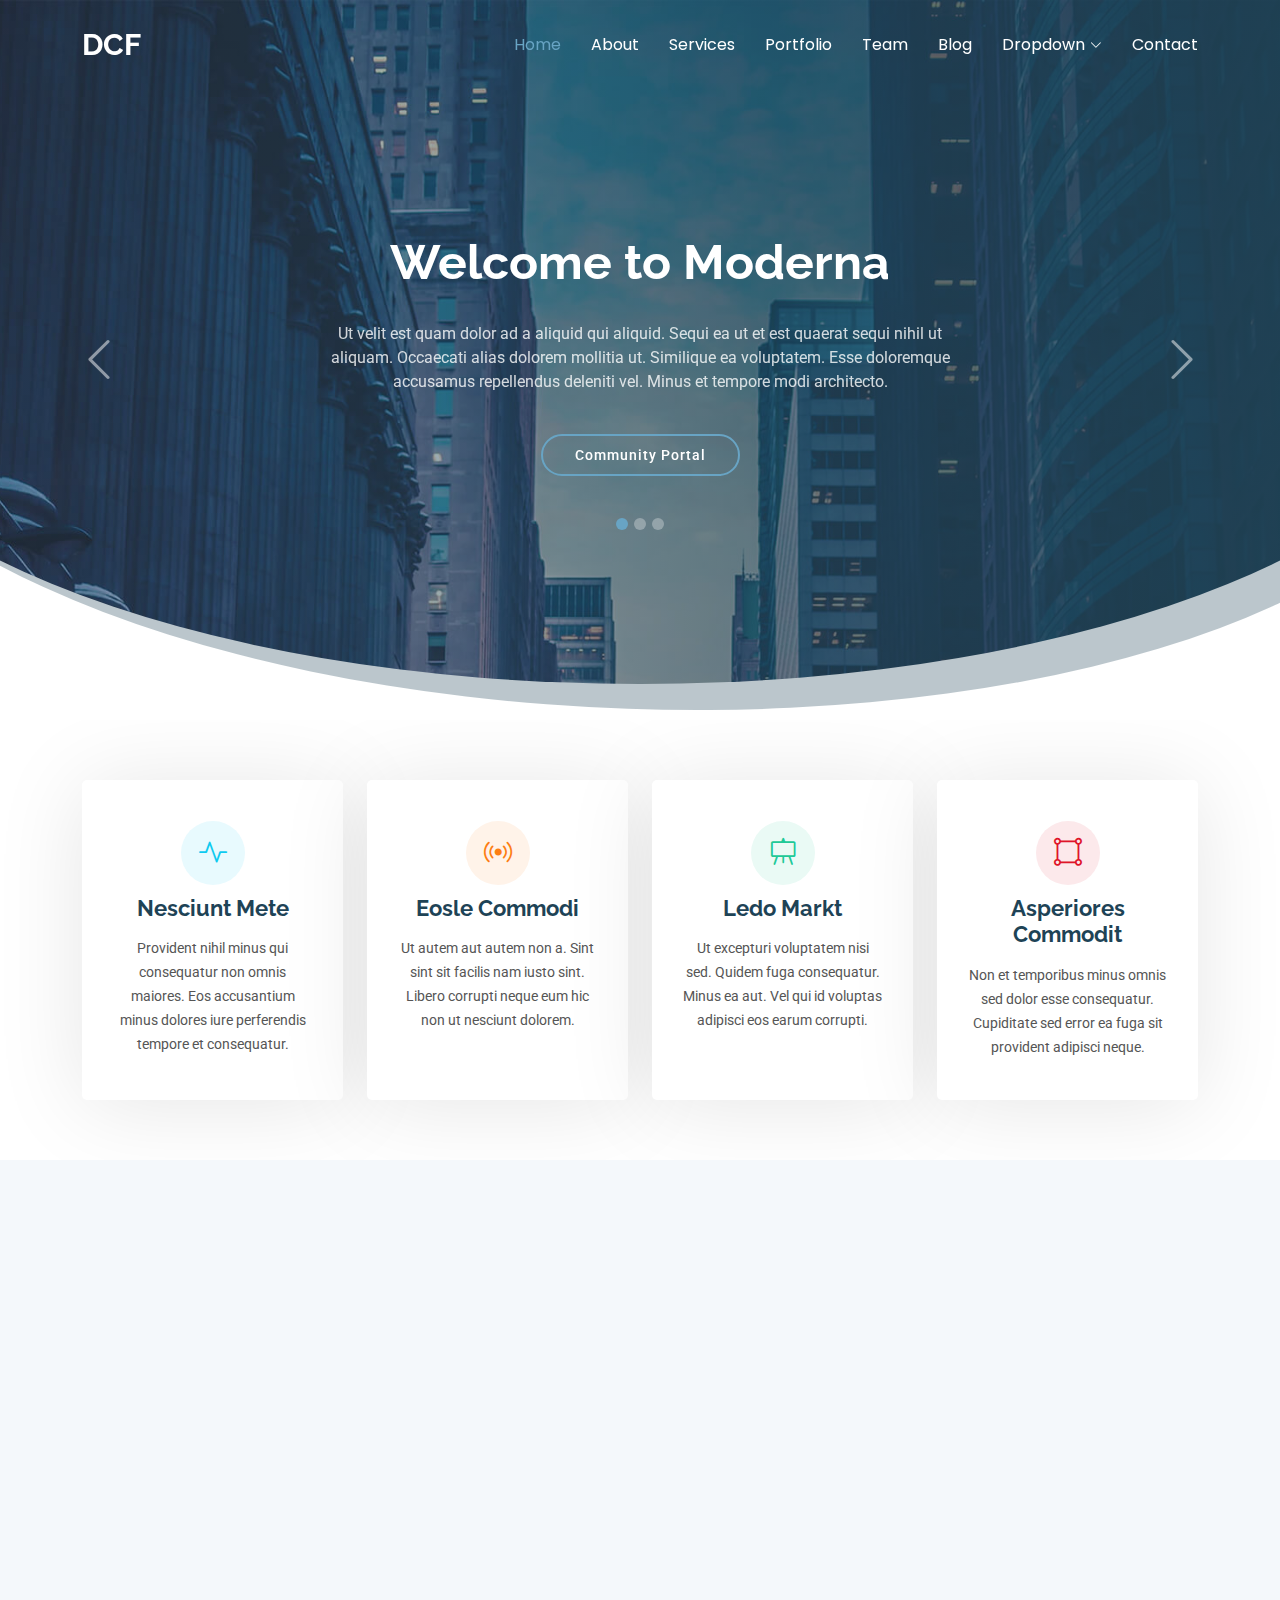
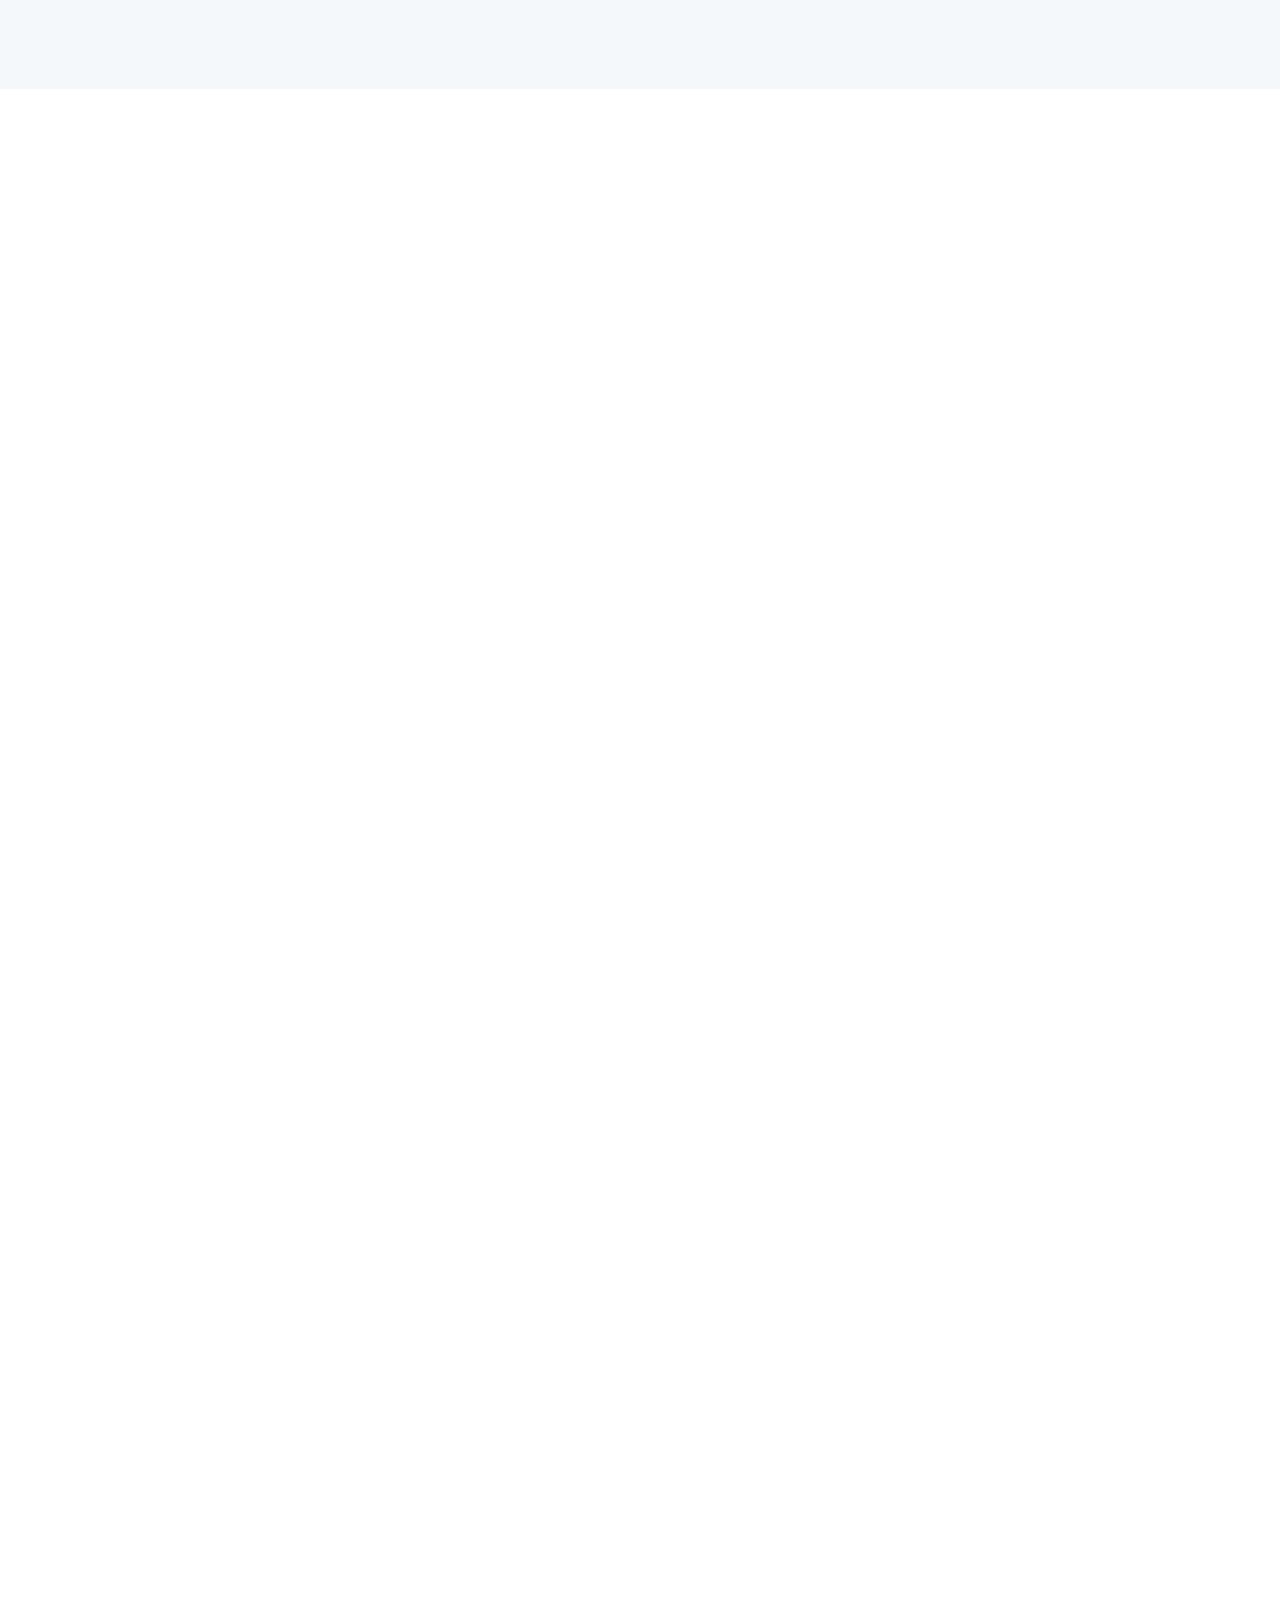
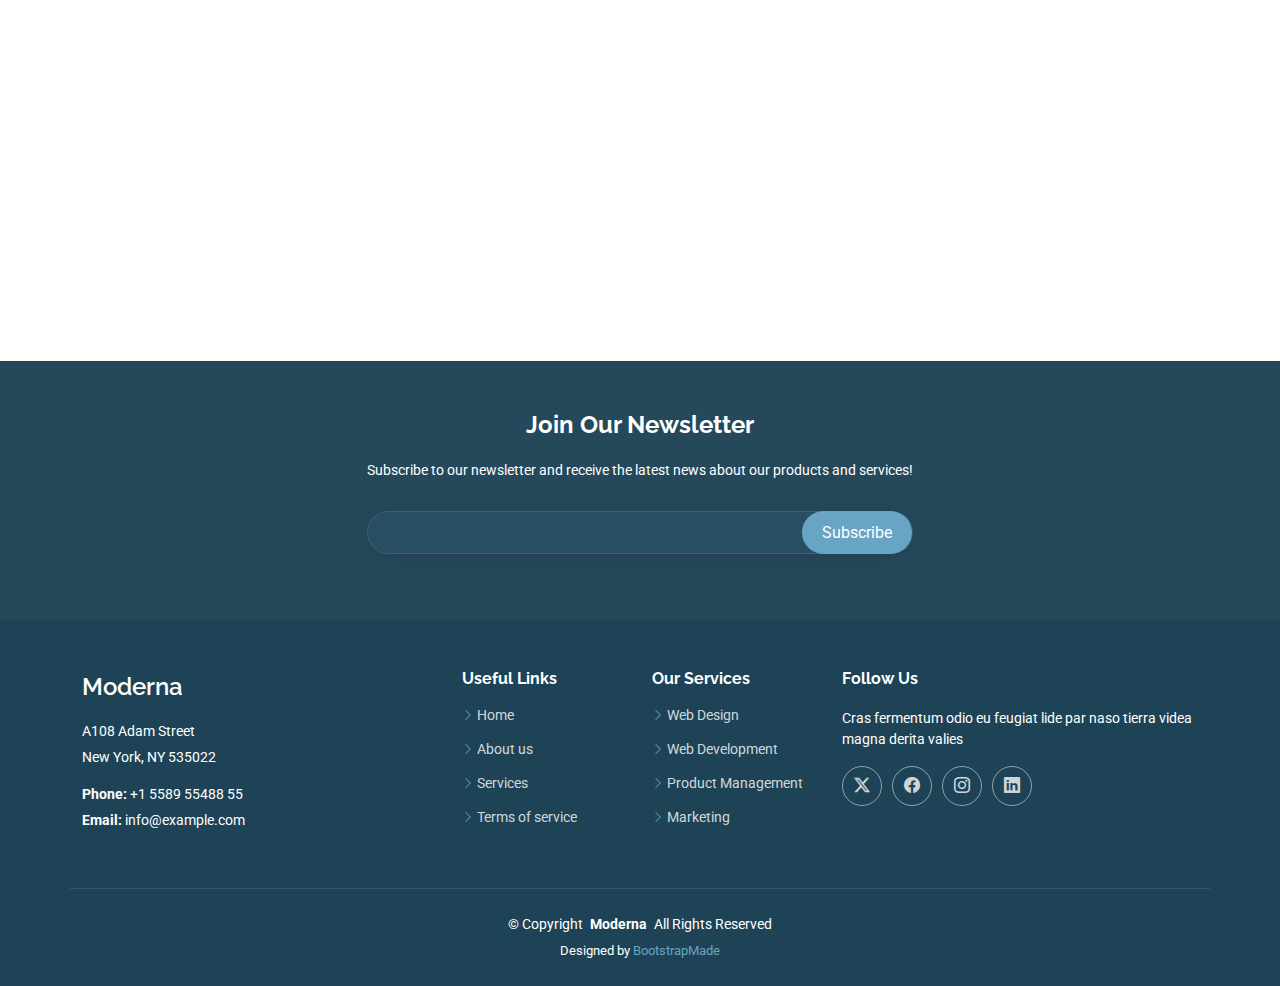
==== index.html @ 26518ec9 "community link added" ====
<!DOCTYPE html>
<html lang="en">

<head>
  <meta charset="utf-8">
  <meta content="width=device-width, initial-scale=1.0" name="viewport">
  <title>DCF - Digital Community Foundation</title>
  <meta name="description" content="">
  <meta name="keywords" content="">

  <!-- Favicons -->
  <link href="assets/img/favicon.png" rel="icon">
  <link href="assets/img/apple-touch-icon.png" rel="apple-touch-icon">

  <!-- Fonts -->
  <link href="https://fonts.googleapis.com" rel="preconnect">
  <link href="https://fonts.gstatic.com" rel="preconnect" crossorigin>
  <link href="https://fonts.googleapis.com/css2?family=Roboto:ital,wght@0,100;0,300;0,400;0,500;0,700;0,900;1,100;1,300;1,400;1,500;1,700;1,900&family=Poppins:ital,wght@0,100;0,200;0,300;0,400;0,500;0,600;0,700;0,800;0,900;1,100;1,200;1,300;1,400;1,500;1,600;1,700;1,800;1,900&family=Raleway:ital,wght@0,100;0,200;0,300;0,400;0,500;0,600;0,700;0,800;0,900;1,100;1,200;1,300;1,400;1,500;1,600;1,700;1,800;1,900&display=swap" rel="stylesheet">

  <!-- Vendor CSS Files -->
  <link href="assets/vendor/bootstrap/css/bootstrap.min.css" rel="stylesheet">
  <link href="assets/vendor/bootstrap-icons/bootstrap-icons.css" rel="stylesheet">
  <link href="assets/vendor/aos/aos.css" rel="stylesheet">
  <link href="assets/vendor/glightbox/css/glightbox.min.css" rel="stylesheet">
  <link href="assets/vendor/swiper/swiper-bundle.min.css" rel="stylesheet">

  <!-- Main CSS File -->
  <link href="assets/css/main.css" rel="stylesheet">

  <!-- =======================================================
  * Template Name: Moderna
  * Template URL: https://bootstrapmade.com/free-bootstrap-template-corporate-moderna/
  * Updated: Aug 07 2024 with Bootstrap v5.3.3
  * Author: BootstrapMade.com
  * License: https://bootstrapmade.com/license/
  ======================================================== -->
</head>

<body class="index-page">

  <header id="header" class="header d-flex align-items-center fixed-top">
    <div class="container-fluid container-xl position-relative d-flex align-items-center justify-content-between">

      <a href="index.html" class="logo d-flex align-items-center">
        <!-- Uncomment the line below if you also wish to use an image logo -->
        <!-- <img src="assets/img/logo.png" alt=""> -->
        <h1 class="sitename">DCF</h1>
      </a>

      <nav id="navmenu" class="navmenu">
        <ul>
          <li><a href="index.html" class="active">Home</a></li>
          <li><a href="about.html">About</a></li>
          <li><a href="services.html">Services</a></li>
          <li><a href="portfolio.html">Portfolio</a></li>
          <li><a href="team.html">Team</a></li>
          <li><a href="blog.html">Blog</a></li>
          <li class="dropdown"><a href="#"><span>Dropdown</span> <i class="bi bi-chevron-down toggle-dropdown"></i></a>
            <ul>
              <li><a href="#">Dropdown 1</a></li>
              <li class="dropdown"><a href="#"><span>Deep Dropdown</span> <i class="bi bi-chevron-down toggle-dropdown"></i></a>
                <ul>
                  <li><a href="#">Deep Dropdown 1</a></li>
                  <li><a href="#">Deep Dropdown 2</a></li>
                  <li><a href="#">Deep Dropdown 3</a></li>
                  <li><a href="#">Deep Dropdown 4</a></li>
                  <li><a href="#">Deep Dropdown 5</a></li>
                </ul>
              </li>
              <li><a href="#">Dropdown 2</a></li>
              <li><a href="#">Dropdown 3</a></li>
              <li><a href="#">Dropdown 4</a></li>
            </ul>
          </li>
          <li><a href="contact.html">Contact</a></li>
        </ul>
        <i class="mobile-nav-toggle d-xl-none bi bi-list"></i>
      </nav>

    </div>
  </header>

  <main class="main">

    <!-- Hero Section -->
    <section id="hero" class="hero section dark-background">

      <!-- <img src="assets/img/hero-bg.jpg" alt="" data-aos="fade-in"> -->

      <div id="hero-carousel" class="carousel carousel-fade" data-bs-ride="carousel" data-bs-interval="5000">

        <div class="container position-relative">

          <div class="carousel-item active">
            <div class="carousel-container">
              <h2>Welcome to Moderna</h2>
              <p>Ut velit est quam dolor ad a aliquid qui aliquid. Sequi ea ut et est quaerat sequi nihil ut aliquam. Occaecati alias dolorem mollitia ut. Similique ea voluptatem. Esse doloremque accusamus repellendus deleniti vel. Minus et tempore modi architecto.</p>
              <a href="https://community.dcf.org.pk" class="btn-get-started">Community Portal</a>
            </div>
          </div><!-- End Carousel Item -->

          <div class="carousel-item">
            <div class="carousel-container">
              <h2>Lorem Ipsum Dolor</h2>
              <p>Ut velit est quam dolor ad a aliquid qui aliquid. Sequi ea ut et est quaerat sequi nihil ut aliquam. Occaecati alias dolorem mollitia ut. Similique ea voluptatem. Esse doloremque accusamus repellendus deleniti vel. Minus et tempore modi architecto.</p>
              <a href="https://community.dcf.org.pk" class="btn-get-started">Community Portal</a>
            </div>
          </div><!-- End Carousel Item -->

          <div class="carousel-item">
            <div class="carousel-container">
              <h2>Sequi ea ut et est quaerat</h2>
              <p>Ut velit est quam dolor ad a aliquid qui aliquid. Sequi ea ut et est quaerat sequi nihil ut aliquam. Occaecati alias dolorem mollitia ut. Similique ea voluptatem. Esse doloremque accusamus repellendus deleniti vel. Minus et tempore modi architecto.</p>
              <a href="https://community.dcf.org.pk" class="btn-get-started">Community Portal</a>
            </div>
          </div><!-- End Carousel Item -->

          <a class="carousel-control-prev" href="#hero-carousel" role="button" data-bs-slide="prev">
            <span class="carousel-control-prev-icon bi bi-chevron-left" aria-hidden="true"></span>
          </a>

          <a class="carousel-control-next" href="#hero-carousel" role="button" data-bs-slide="next">
            <span class="carousel-control-next-icon bi bi-chevron-right" aria-hidden="true"></span>
          </a>

          <ol class="carousel-indicators"></ol>

        </div>

      </div>

    </section><!-- /Hero Section -->

    <!-- Featured Services Section -->
    <section id="featured-services" class="featured-services section">

      <div class="container">

        <div class="row gy-4">

          <div class="col-lg-3 col-md-6" data-aos="fade-up" data-aos-delay="100">
            <div class="service-item item-cyan position-relative">
              <div class="icon">
                <i class="bi bi-activity"></i>
              </div>
              <a href="service-details.html" class="stretched-link">
                <h3>Nesciunt Mete</h3>
              </a>
              <p>Provident nihil minus qui consequatur non omnis maiores. Eos accusantium minus dolores iure perferendis tempore et consequatur.</p>
            </div>
          </div><!-- End Service Item -->

          <div class="col-lg-3 col-md-6" data-aos="fade-up" data-aos-delay="200">
            <div class="service-item item-orange position-relative">
              <div class="icon">
                <i class="bi bi-broadcast"></i>
              </div>
              <a href="service-details.html" class="stretched-link">
                <h3>Eosle Commodi</h3>
              </a>
              <p>Ut autem aut autem non a. Sint sint sit facilis nam iusto sint. Libero corrupti neque eum hic non ut nesciunt dolorem.</p>
            </div>
          </div><!-- End Service Item -->

          <div class="col-lg-3 col-md-6" data-aos="fade-up" data-aos-delay="300">
            <div class="service-item item-teal position-relative">
              <div class="icon">
                <i class="bi bi-easel"></i>
              </div>
              <a href="service-details.html" class="stretched-link">
                <h3>Ledo Markt</h3>
              </a>
              <p>Ut excepturi voluptatem nisi sed. Quidem fuga consequatur. Minus ea aut. Vel qui id voluptas adipisci eos earum corrupti.</p>
            </div>
          </div><!-- End Service Item -->

          <div class="col-lg-3 col-md-6" data-aos="fade-up" data-aos-delay="400">
            <div class="service-item item-red position-relative">
              <div class="icon">
                <i class="bi bi-bounding-box-circles"></i>
              </div>
              <a href="service-details.html" class="stretched-link">
                <h3>Asperiores Commodit</h3>
              </a>
              <p>Non et temporibus minus omnis sed dolor esse consequatur. Cupiditate sed error ea fuga sit provident adipisci neque.</p>
              <a href="service-details.html" class="stretched-link"></a>
            </div>
          </div><!-- End Service Item -->
        </div>

      </div>

    </section><!-- /Featured Services Section -->

    <!-- About Section -->
    <section id="about" class="about section light-background">

      <div class="container">

        <div class="row gy-4">
          <div class="col-lg-6 position-relative align-self-start" data-aos="fade-up" data-aos-delay="100">
            <img src="assets/img/about.jpg" class="img-fluid" alt="">
            <a href="https://www.youtube.com/watch?v=Y7f98aduVJ8" class="glightbox pulsating-play-btn"></a>
          </div>
          <div class="col-lg-6 content" data-aos="fade-up" data-aos-delay="200">
            <h3>Voluptatem dignissimos provident quasi corporis voluptates sit assumenda.</h3>
            <p class="fst-italic">
              Lorem ipsum dolor sit amet, consectetur adipiscing elit, sed do eiusmod tempor incididunt ut labore et dolore
              magna aliqua.
            </p>
            <ul>
              <li><i class="bi bi-check2-all"></i> <span>Ullamco laboris nisi ut aliquip ex ea commodo consequat.</span></li>
              <li><i class="bi bi-check2-all"></i> <span>Duis aute irure dolor in reprehenderit in voluptate velit.</span></li>
              <li><i class="bi bi-check2-all"></i> <span>Ullamco laboris nisi ut aliquip ex ea commodo consequat. Duis aute irure dolor in reprehenderit in voluptate trideta storacalaperda mastiro dolore eu fugiat nulla pariatur.</span></li>
            </ul>
            <p>
              Ullamco laboris nisi ut aliquip ex ea commodo consequat. Duis aute irure dolor in reprehenderit in voluptate
              velit esse cillum dolore eu fugiat nulla pariatur. Excepteur sint occaecat cupidatat non proident
            </p>
          </div>
        </div>

      </div>

    </section><!-- /About Section -->

    <!-- Features Section -->
    <section id="features" class="features section">

      <!-- Section Title -->
      <div class="container section-title" data-aos="fade-up">
        <h2>Features</h2>
        <p>Necessitatibus eius consequatur ex aliquid fuga eum quidem sint consectetur velit</p>
      </div><!-- End Section Title -->

      <div class="container">

        <div class="row gy-4 align-items-center features-item">
          <div class="col-md-5 d-flex align-items-center" data-aos="zoom-out" data-aos-delay="100">
            <img src="assets/img/features-1.svg" class="img-fluid" alt="">
          </div>
          <div class="col-md-7" data-aos="fade-up" data-aos-delay="100">
            <h3>Voluptatem dignissimos provident quasi corporis voluptates sit assumenda.</h3>
            <p class="fst-italic">
              Lorem ipsum dolor sit amet, consectetur adipiscing elit, sed do eiusmod tempor incididunt ut labore et dolore
              magna aliqua.
            </p>
            <ul>
              <li><i class="bi bi-check"></i><span> Ullamco laboris nisi ut aliquip ex ea commodo consequat.</span></li>
              <li><i class="bi bi-check"></i> <span>Duis aute irure dolor in reprehenderit in voluptate velit.</span></li>
              <li><i class="bi bi-check"></i> <span>Ullam est qui quos consequatur eos accusamus.</span></li>
            </ul>
          </div>
        </div><!-- Features Item -->

        <div class="row gy-4 align-items-center features-item">
          <div class="col-md-5 order-1 order-md-2 d-flex align-items-center" data-aos="zoom-out" data-aos-delay="200">
            <img src="assets/img/features-2.svg" class="img-fluid" alt="">
          </div>
          <div class="col-md-7 order-2 order-md-1" data-aos="fade-up" data-aos-delay="200">
            <h3>Corporis temporibus maiores provident</h3>
            <p class="fst-italic">
              Lorem ipsum dolor sit amet, consectetur adipiscing elit, sed do eiusmod tempor incididunt ut labore et dolore
              magna aliqua.
            </p>
            <p>
              Ullamco laboris nisi ut aliquip ex ea commodo consequat. Duis aute irure dolor in reprehenderit in voluptate
              velit esse cillum dolore eu fugiat nulla pariatur. Excepteur sint occaecat cupidatat non proident, sunt in
              culpa qui officia deserunt mollit anim id est laborum
            </p>
          </div>
        </div><!-- Features Item -->

        <div class="row gy-4 align-items-center features-item">
          <div class="col-md-5 d-flex align-items-center" data-aos="zoom-out">
            <img src="assets/img/features-3.svg" class="img-fluid" alt="">
          </div>
          <div class="col-md-7" data-aos="fade-up">
            <h3>Sunt consequatur ad ut est nulla consectetur reiciendis animi voluptas</h3>
            <p>Cupiditate placeat cupiditate placeat est ipsam culpa. Delectus quia minima quod. Sunt saepe odit aut quia voluptatem hic voluptas dolor doloremque.</p>
            <ul>
              <li><i class="bi bi-check"></i> <span>Ullamco laboris nisi ut aliquip ex ea commodo consequat.</span></li>
              <li><i class="bi bi-check"></i><span> Duis aute irure dolor in reprehenderit in voluptate velit.</span></li>
              <li><i class="bi bi-check"></i> <span>Facilis ut et voluptatem aperiam. Autem soluta ad fugiat</span>.</li>
            </ul>
          </div>
        </div><!-- Features Item -->

        <div class="row gy-4 align-items-center features-item">
          <div class="col-md-5 order-1 order-md-2 d-flex align-items-center" data-aos="zoom-out">
            <img src="assets/img/features-4.svg" class="img-fluid" alt="">
          </div>
          <div class="col-md-7 order-2 order-md-1" data-aos="fade-up">
            <h3>Quas et necessitatibus eaque impedit ipsum animi consequatur incidunt in</h3>
            <p class="fst-italic">
              Lorem ipsum dolor sit amet, consectetur adipiscing elit, sed do eiusmod tempor incididunt ut labore et dolore
              magna aliqua.
            </p>
            <p>
              Ullamco laboris nisi ut aliquip ex ea commodo consequat. Duis aute irure dolor in reprehenderit in voluptate
              velit esse cillum dolore eu fugiat nulla pariatur. Excepteur sint occaecat cupidatat non proident, sunt in
              culpa qui officia deserunt mollit anim id est laborum
            </p>
          </div>
        </div><!-- Features Item -->

      </div>

    </section><!-- /Features Section -->

  </main>

  <footer id="footer" class="footer dark-background">

    <div class="footer-newsletter">
      <div class="container">
        <div class="row justify-content-center text-center">
          <div class="col-lg-6">
            <h4>Join Our Newsletter</h4>
            <p>Subscribe to our newsletter and receive the latest news about our products and services!</p>
            <form action="forms/newsletter.php" method="post" class="php-email-form">
              <div class="newsletter-form"><input type="email" name="email"><input type="submit" value="Subscribe"></div>
              <div class="loading">Loading</div>
              <div class="error-message"></div>
              <div class="sent-message">Your subscription request has been sent. Thank you!</div>
            </form>
          </div>
        </div>
      </div>
    </div>

    <div class="container footer-top">
      <div class="row gy-4">
        <div class="col-lg-4 col-md-6 footer-about">
          <a href="index.html" class="d-flex align-items-center">
            <span class="sitename">Moderna</span>
          </a>
          <div class="footer-contact pt-3">
            <p>A108 Adam Street</p>
            <p>New York, NY 535022</p>
            <p class="mt-3"><strong>Phone:</strong> <span>+1 5589 55488 55</span></p>
            <p><strong>Email:</strong> <span>info@example.com</span></p>
          </div>
        </div>

        <div class="col-lg-2 col-md-3 footer-links">
          <h4>Useful Links</h4>
          <ul>
            <li><i class="bi bi-chevron-right"></i> <a href="#">Home</a></li>
            <li><i class="bi bi-chevron-right"></i> <a href="#">About us</a></li>
            <li><i class="bi bi-chevron-right"></i> <a href="#">Services</a></li>
            <li><i class="bi bi-chevron-right"></i> <a href="#">Terms of service</a></li>
          </ul>
        </div>

        <div class="col-lg-2 col-md-3 footer-links">
          <h4>Our Services</h4>
          <ul>
            <li><i class="bi bi-chevron-right"></i> <a href="#">Web Design</a></li>
            <li><i class="bi bi-chevron-right"></i> <a href="#">Web Development</a></li>
            <li><i class="bi bi-chevron-right"></i> <a href="#">Product Management</a></li>
            <li><i class="bi bi-chevron-right"></i> <a href="#">Marketing</a></li>
          </ul>
        </div>

        <div class="col-lg-4 col-md-12">
          <h4>Follow Us</h4>
          <p>Cras fermentum odio eu feugiat lide par naso tierra videa magna derita valies</p>
          <div class="social-links d-flex">
            <a href=""><i class="bi bi-twitter-x"></i></a>
            <a href=""><i class="bi bi-facebook"></i></a>
            <a href=""><i class="bi bi-instagram"></i></a>
            <a href=""><i class="bi bi-linkedin"></i></a>
          </div>
        </div>

      </div>
    </div>

    <div class="container copyright text-center mt-4">
      <p>© <span>Copyright</span> <strong class="px-1 sitename">Moderna</strong> <span>All Rights Reserved</span></p>
      <div class="credits">
        <!-- All the links in the footer should remain intact. -->
        <!-- You can delete the links only if you've purchased the pro version. -->
        <!-- Licensing information: https://bootstrapmade.com/license/ -->
        <!-- Purchase the pro version with working PHP/AJAX contact form: [buy-url] -->
        Designed by <a href="https://bootstrapmade.com/">BootstrapMade</a>
      </div>
    </div>

  </footer>

  <!-- Scroll Top -->
  <a href="#" id="scroll-top" class="scroll-top d-flex align-items-center justify-content-center"><i class="bi bi-arrow-up-short"></i></a>

  <!-- Preloader -->
  <div id="preloader"></div>

  <!-- Vendor JS Files -->
  <script src="assets/vendor/bootstrap/js/bootstrap.bundle.min.js"></script>
  <script src="assets/vendor/php-email-form/validate.js"></script>
  <script src="assets/vendor/aos/aos.js"></script>
  <script src="assets/vendor/glightbox/js/glightbox.min.js"></script>
  <script src="assets/vendor/purecounter/purecounter_vanilla.js"></script>
  <script src="assets/vendor/swiper/swiper-bundle.min.js"></script>
  <script src="assets/vendor/waypoints/noframework.waypoints.js"></script>
  <script src="assets/vendor/imagesloaded/imagesloaded.pkgd.min.js"></script>
  <script src="assets/vendor/isotope-layout/isotope.pkgd.min.js"></script>

  <!-- Main JS File -->
  <script src="assets/js/main.js"></script>

</body>

</html>
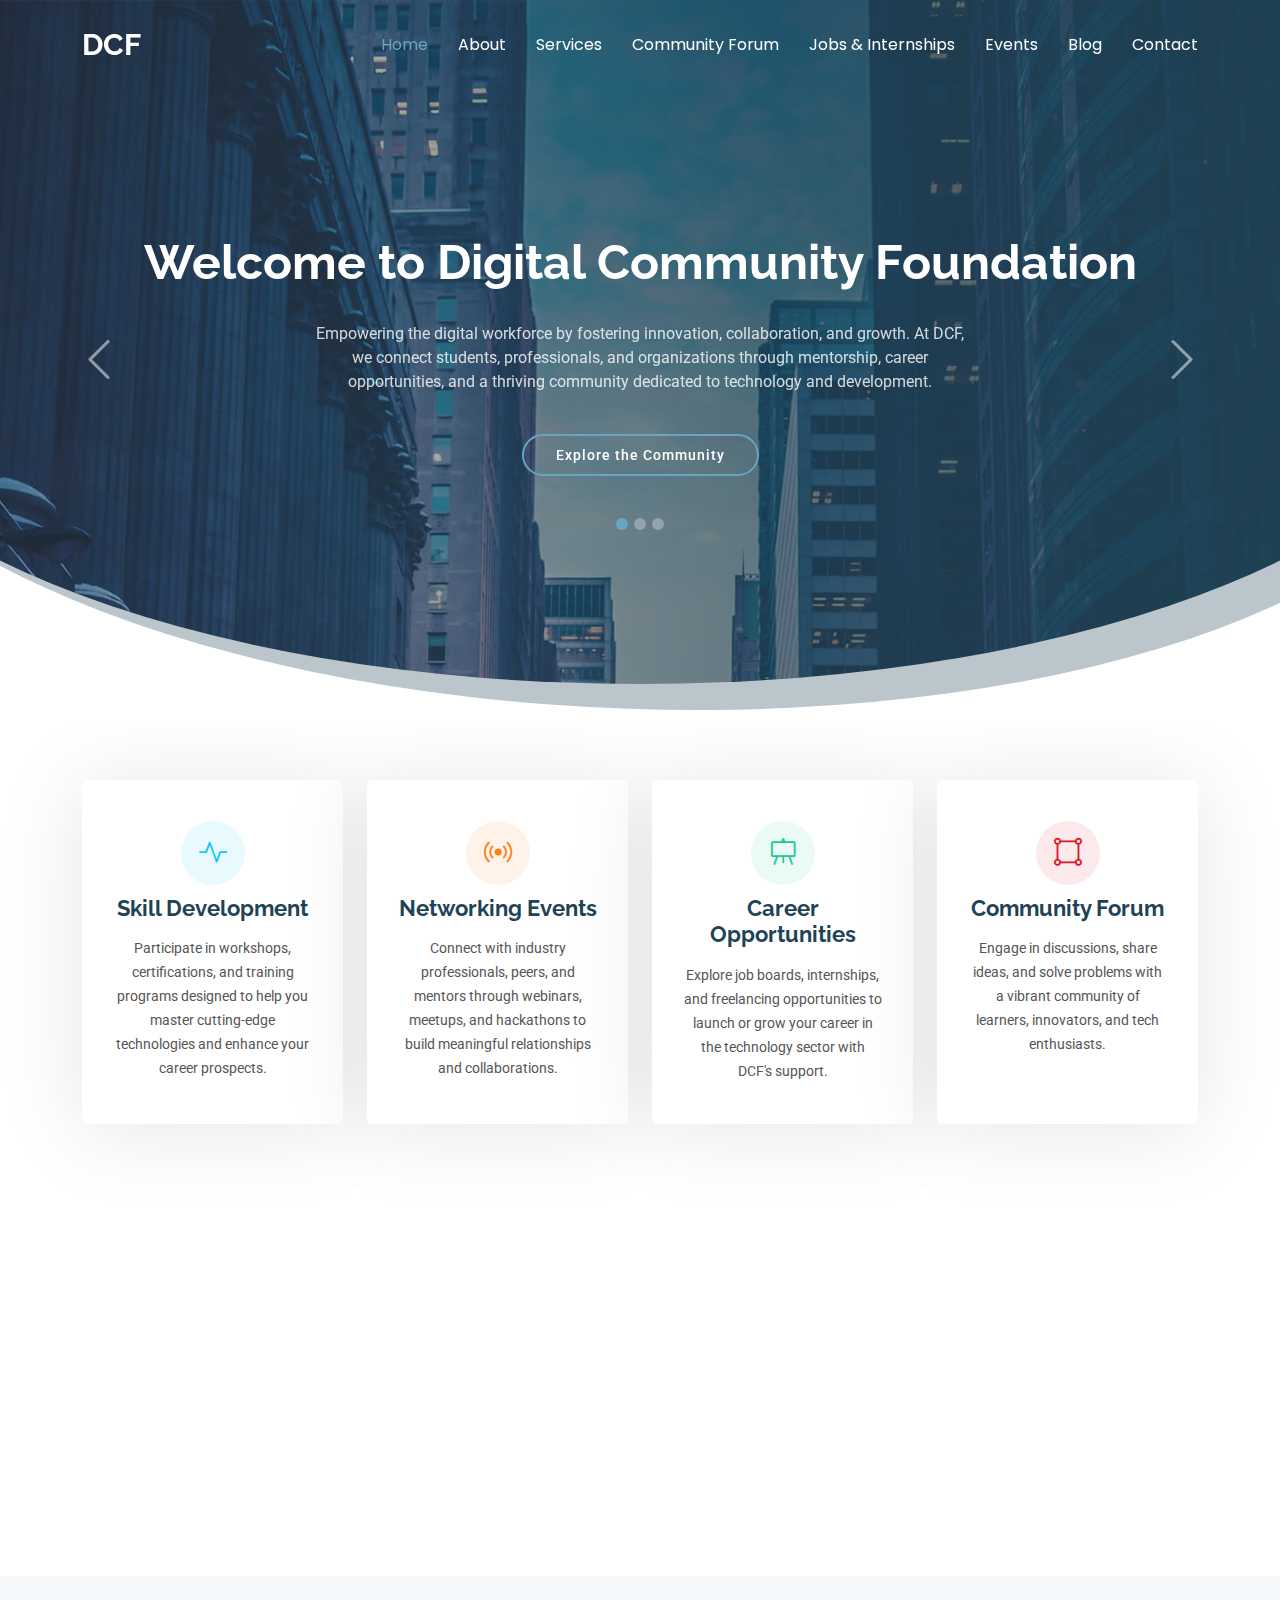
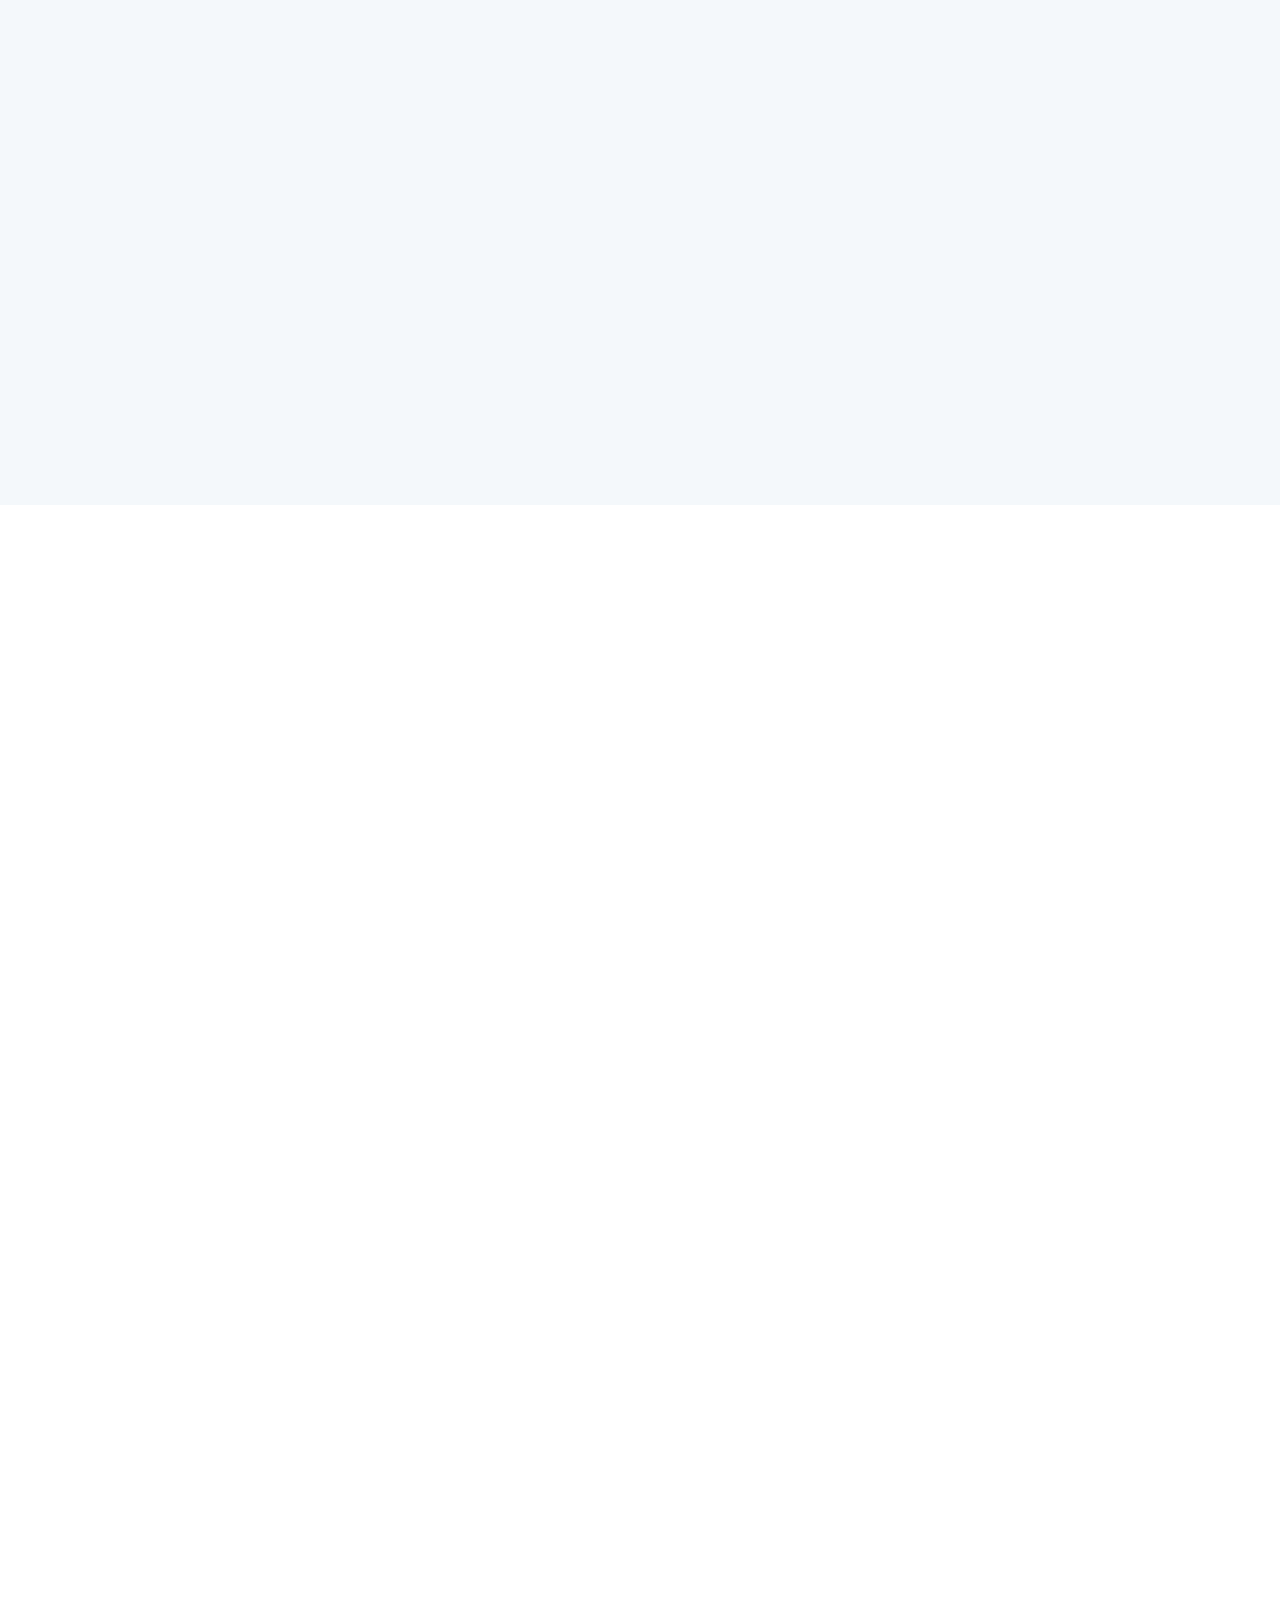
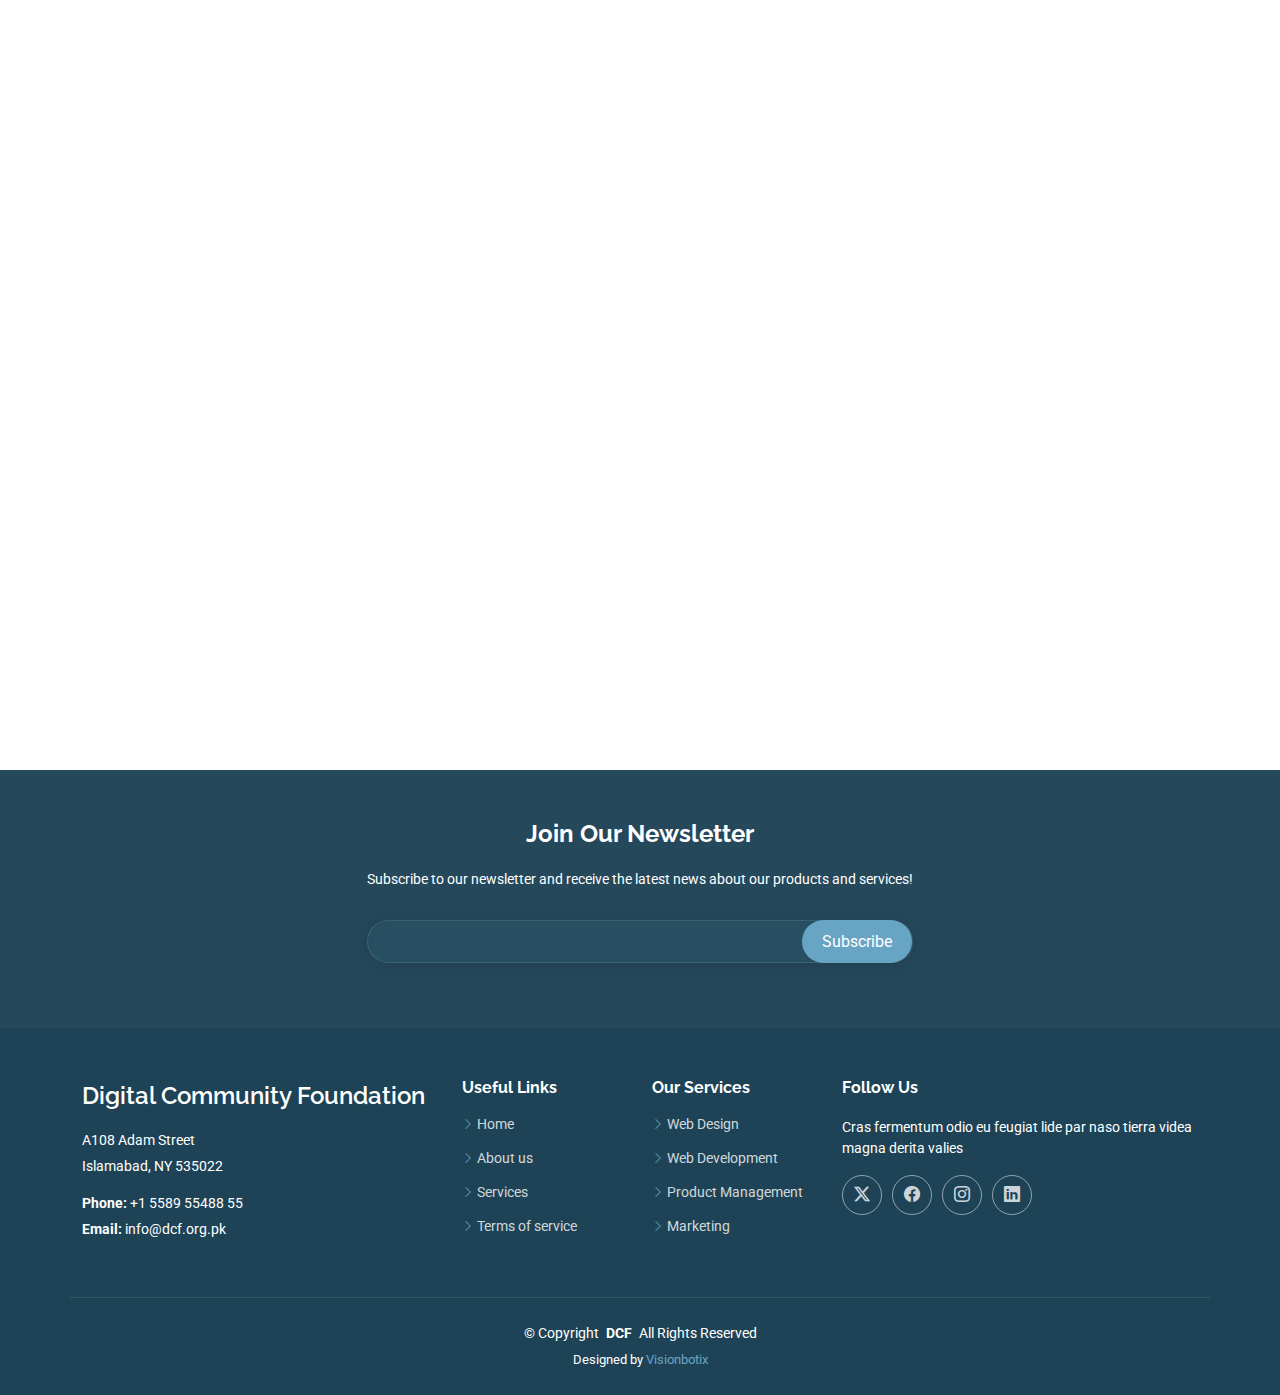
==== commit 09da0ed3: "content added to website" ====
--- a/index.html
+++ b/index.html
@@ -52,31 +52,25 @@
           <li><a href="index.html" class="active">Home</a></li>
           <li><a href="about.html">About</a></li>
           <li><a href="services.html">Services</a></li>
-          <li><a href="portfolio.html">Portfolio</a></li>
-          <li><a href="team.html">Team</a></li>
-          <li><a href="blog.html">Blog</a></li>
-          <li class="dropdown"><a href="#"><span>Dropdown</span> <i class="bi bi-chevron-down toggle-dropdown"></i></a>
+          <li><a href="https://community.dcf.org.pk" target="_blank" rel="noopener noreferrer">Community Forum</a></li>
+          <li><a href="#">Jobs & Internships</a></li>
+          <li><a href="#">Events</a></li>
+          <!-- <li class="dropdown"><a href="#"><span>Resources</span> <i class="bi bi-chevron-down toggle-dropdown"></i></a>
             <ul>
-              <li><a href="#">Dropdown 1</a></li>
-              <li class="dropdown"><a href="#"><span>Deep Dropdown</span> <i class="bi bi-chevron-down toggle-dropdown"></i></a>
-                <ul>
-                  <li><a href="#">Deep Dropdown 1</a></li>
-                  <li><a href="#">Deep Dropdown 2</a></li>
-                  <li><a href="#">Deep Dropdown 3</a></li>
-                  <li><a href="#">Deep Dropdown 4</a></li>
-                  <li><a href="#">Deep Dropdown 5</a></li>
-                </ul>
-              </li>
-              <li><a href="#">Dropdown 2</a></li>
-              <li><a href="#">Dropdown 3</a></li>
-              <li><a href="#">Dropdown 4</a></li>
+              <li><a href="tutorials.html">Tutorials</a></li>
+              <li><a href="guides.html">Guides</a></li>
+              <li><a href="certifications.html">Certifications</a></li>
             </ul>
-          </li>
+          </li> -->
+          <!-- <li><a href="team.html">Team</a></li> -->
+          <li><a href="#">Blog</a></li>
           <li><a href="contact.html">Contact</a></li>
+          <!-- <li><a href="signup.html">Sign-Up / Login</a></li> -->
+          <!-- <li><a href="donate.html">Support Us</a></li> -->
         </ul>
         <i class="mobile-nav-toggle d-xl-none bi bi-list"></i>
       </nav>
-
+      
     </div>
   </header>
 
@@ -93,27 +87,42 @@
 
           <div class="carousel-item active">
             <div class="carousel-container">
-              <h2>Welcome to Moderna</h2>
-              <p>Ut velit est quam dolor ad a aliquid qui aliquid. Sequi ea ut et est quaerat sequi nihil ut aliquam. Occaecati alias dolorem mollitia ut. Similique ea voluptatem. Esse doloremque accusamus repellendus deleniti vel. Minus et tempore modi architecto.</p>
-              <a href="https://community.dcf.org.pk" class="btn-get-started">Community Portal</a>
+              <h2>Welcome to Digital Community Foundation</h2>
+              <p>
+                Empowering the digital workforce by fostering innovation, collaboration, and growth. 
+                At DCF, we connect students, professionals, and organizations through mentorship, 
+                career opportunities, and a thriving community dedicated to technology and development.
+              </p>
+              <a href="https://community.dcf.org.pk" class="btn-get-started">Explore the Community</a>
             </div>
           </div><!-- End Carousel Item -->
+          
 
           <div class="carousel-item">
             <div class="carousel-container">
-              <h2>Lorem Ipsum Dolor</h2>
-              <p>Ut velit est quam dolor ad a aliquid qui aliquid. Sequi ea ut et est quaerat sequi nihil ut aliquam. Occaecati alias dolorem mollitia ut. Similique ea voluptatem. Esse doloremque accusamus repellendus deleniti vel. Minus et tempore modi architecto.</p>
-              <a href="https://community.dcf.org.pk" class="btn-get-started">Community Portal</a>
+              <h2>Unlock Your Potential</h2>
+              <p>
+                Join a hub of knowledge and growth at DCF. Enhance your skills with workshops, 
+                certifications, and learning resources designed to help you excel in your tech journey. 
+                Together, we build a future of innovation and success.
+              </p>
+              <a href="https://community.dcf.org.pk" class="btn-get-started">Start Learning</a>
             </div>
           </div><!-- End Carousel Item -->
+          
 
           <div class="carousel-item">
             <div class="carousel-container">
-              <h2>Sequi ea ut et est quaerat</h2>
-              <p>Ut velit est quam dolor ad a aliquid qui aliquid. Sequi ea ut et est quaerat sequi nihil ut aliquam. Occaecati alias dolorem mollitia ut. Similique ea voluptatem. Esse doloremque accusamus repellendus deleniti vel. Minus et tempore modi architecto.</p>
-              <a href="https://community.dcf.org.pk" class="btn-get-started">Community Portal</a>
+              <h2>Connect, Collaborate, Create</h2>
+              <p>
+                Build meaningful connections and collaborate with like-minded professionals at DCF. 
+                Our community empowers individuals to share ideas, work on impactful projects, and 
+                drive innovation in technology fields.
+              </p>
+              <a href="https://community.dcf.org.pk" class="btn-get-started">Join the Network</a>
             </div>
           </div><!-- End Carousel Item -->
+          
 
           <a class="carousel-control-prev" href="#hero-carousel" role="button" data-bs-slide="prev">
             <span class="carousel-control-prev-icon bi bi-chevron-left" aria-hidden="true"></span>
@@ -131,182 +140,246 @@
 
     </section><!-- /Hero Section -->
 
-    <!-- Featured Services Section -->
-    <section id="featured-services" class="featured-services section">
-
-      <div class="container">
-
-        <div class="row gy-4">
-
-          <div class="col-lg-3 col-md-6" data-aos="fade-up" data-aos-delay="100">
-            <div class="service-item item-cyan position-relative">
-              <div class="icon">
-                <i class="bi bi-activity"></i>
-              </div>
-              <a href="service-details.html" class="stretched-link">
-                <h3>Nesciunt Mete</h3>
-              </a>
-              <p>Provident nihil minus qui consequatur non omnis maiores. Eos accusantium minus dolores iure perferendis tempore et consequatur.</p>
-            </div>
-          </div><!-- End Service Item -->
-
-          <div class="col-lg-3 col-md-6" data-aos="fade-up" data-aos-delay="200">
-            <div class="service-item item-orange position-relative">
-              <div class="icon">
-                <i class="bi bi-broadcast"></i>
-              </div>
-              <a href="service-details.html" class="stretched-link">
-                <h3>Eosle Commodi</h3>
-              </a>
-              <p>Ut autem aut autem non a. Sint sint sit facilis nam iusto sint. Libero corrupti neque eum hic non ut nesciunt dolorem.</p>
-            </div>
-          </div><!-- End Service Item -->
-
-          <div class="col-lg-3 col-md-6" data-aos="fade-up" data-aos-delay="300">
-            <div class="service-item item-teal position-relative">
-              <div class="icon">
-                <i class="bi bi-easel"></i>
-              </div>
-              <a href="service-details.html" class="stretched-link">
-                <h3>Ledo Markt</h3>
-              </a>
-              <p>Ut excepturi voluptatem nisi sed. Quidem fuga consequatur. Minus ea aut. Vel qui id voluptas adipisci eos earum corrupti.</p>
-            </div>
-          </div><!-- End Service Item -->
-
-          <div class="col-lg-3 col-md-6" data-aos="fade-up" data-aos-delay="400">
-            <div class="service-item item-red position-relative">
-              <div class="icon">
-                <i class="bi bi-bounding-box-circles"></i>
-              </div>
-              <a href="service-details.html" class="stretched-link">
-                <h3>Asperiores Commodit</h3>
-              </a>
-              <p>Non et temporibus minus omnis sed dolor esse consequatur. Cupiditate sed error ea fuga sit provident adipisci neque.</p>
-              <a href="service-details.html" class="stretched-link"></a>
-            </div>
-          </div><!-- End Service Item -->
-        </div>
-
-      </div>
-
-    </section><!-- /Featured Services Section -->
-
-    <!-- About Section -->
-    <section id="about" class="about section light-background">
-
-      <div class="container">
-
-        <div class="row gy-4">
-          <div class="col-lg-6 position-relative align-self-start" data-aos="fade-up" data-aos-delay="100">
-            <img src="assets/img/about.jpg" class="img-fluid" alt="">
-            <a href="https://www.youtube.com/watch?v=Y7f98aduVJ8" class="glightbox pulsating-play-btn"></a>
-          </div>
-          <div class="col-lg-6 content" data-aos="fade-up" data-aos-delay="200">
-            <h3>Voluptatem dignissimos provident quasi corporis voluptates sit assumenda.</h3>
-            <p class="fst-italic">
-              Lorem ipsum dolor sit amet, consectetur adipiscing elit, sed do eiusmod tempor incididunt ut labore et dolore
-              magna aliqua.
-            </p>
-            <ul>
-              <li><i class="bi bi-check2-all"></i> <span>Ullamco laboris nisi ut aliquip ex ea commodo consequat.</span></li>
-              <li><i class="bi bi-check2-all"></i> <span>Duis aute irure dolor in reprehenderit in voluptate velit.</span></li>
-              <li><i class="bi bi-check2-all"></i> <span>Ullamco laboris nisi ut aliquip ex ea commodo consequat. Duis aute irure dolor in reprehenderit in voluptate trideta storacalaperda mastiro dolore eu fugiat nulla pariatur.</span></li>
-            </ul>
-            <p>
-              Ullamco laboris nisi ut aliquip ex ea commodo consequat. Duis aute irure dolor in reprehenderit in voluptate
-              velit esse cillum dolore eu fugiat nulla pariatur. Excepteur sint occaecat cupidatat non proident
-            </p>
-          </div>
-        </div>
-
-      </div>
-
-    </section><!-- /About Section -->
-
-    <!-- Features Section -->
-    <section id="features" class="features section">
-
-      <!-- Section Title -->
-      <div class="container section-title" data-aos="fade-up">
-        <h2>Features</h2>
-        <p>Necessitatibus eius consequatur ex aliquid fuga eum quidem sint consectetur velit</p>
-      </div><!-- End Section Title -->
-
-      <div class="container">
-
-        <div class="row gy-4 align-items-center features-item">
-          <div class="col-md-5 d-flex align-items-center" data-aos="zoom-out" data-aos-delay="100">
-            <img src="assets/img/features-1.svg" class="img-fluid" alt="">
-          </div>
-          <div class="col-md-7" data-aos="fade-up" data-aos-delay="100">
-            <h3>Voluptatem dignissimos provident quasi corporis voluptates sit assumenda.</h3>
-            <p class="fst-italic">
-              Lorem ipsum dolor sit amet, consectetur adipiscing elit, sed do eiusmod tempor incididunt ut labore et dolore
-              magna aliqua.
-            </p>
-            <ul>
-              <li><i class="bi bi-check"></i><span> Ullamco laboris nisi ut aliquip ex ea commodo consequat.</span></li>
-              <li><i class="bi bi-check"></i> <span>Duis aute irure dolor in reprehenderit in voluptate velit.</span></li>
-              <li><i class="bi bi-check"></i> <span>Ullam est qui quos consequatur eos accusamus.</span></li>
-            </ul>
-          </div>
-        </div><!-- Features Item -->
-
-        <div class="row gy-4 align-items-center features-item">
-          <div class="col-md-5 order-1 order-md-2 d-flex align-items-center" data-aos="zoom-out" data-aos-delay="200">
-            <img src="assets/img/features-2.svg" class="img-fluid" alt="">
-          </div>
-          <div class="col-md-7 order-2 order-md-1" data-aos="fade-up" data-aos-delay="200">
-            <h3>Corporis temporibus maiores provident</h3>
-            <p class="fst-italic">
-              Lorem ipsum dolor sit amet, consectetur adipiscing elit, sed do eiusmod tempor incididunt ut labore et dolore
-              magna aliqua.
-            </p>
-            <p>
-              Ullamco laboris nisi ut aliquip ex ea commodo consequat. Duis aute irure dolor in reprehenderit in voluptate
-              velit esse cillum dolore eu fugiat nulla pariatur. Excepteur sint occaecat cupidatat non proident, sunt in
-              culpa qui officia deserunt mollit anim id est laborum
-            </p>
-          </div>
-        </div><!-- Features Item -->
-
-        <div class="row gy-4 align-items-center features-item">
-          <div class="col-md-5 d-flex align-items-center" data-aos="zoom-out">
-            <img src="assets/img/features-3.svg" class="img-fluid" alt="">
-          </div>
-          <div class="col-md-7" data-aos="fade-up">
-            <h3>Sunt consequatur ad ut est nulla consectetur reiciendis animi voluptas</h3>
-            <p>Cupiditate placeat cupiditate placeat est ipsam culpa. Delectus quia minima quod. Sunt saepe odit aut quia voluptatem hic voluptas dolor doloremque.</p>
-            <ul>
-              <li><i class="bi bi-check"></i> <span>Ullamco laboris nisi ut aliquip ex ea commodo consequat.</span></li>
-              <li><i class="bi bi-check"></i><span> Duis aute irure dolor in reprehenderit in voluptate velit.</span></li>
-              <li><i class="bi bi-check"></i> <span>Facilis ut et voluptatem aperiam. Autem soluta ad fugiat</span>.</li>
-            </ul>
-          </div>
-        </div><!-- Features Item -->
-
-        <div class="row gy-4 align-items-center features-item">
-          <div class="col-md-5 order-1 order-md-2 d-flex align-items-center" data-aos="zoom-out">
-            <img src="assets/img/features-4.svg" class="img-fluid" alt="">
-          </div>
-          <div class="col-md-7 order-2 order-md-1" data-aos="fade-up">
-            <h3>Quas et necessitatibus eaque impedit ipsum animi consequatur incidunt in</h3>
-            <p class="fst-italic">
-              Lorem ipsum dolor sit amet, consectetur adipiscing elit, sed do eiusmod tempor incididunt ut labore et dolore
-              magna aliqua.
-            </p>
-            <p>
-              Ullamco laboris nisi ut aliquip ex ea commodo consequat. Duis aute irure dolor in reprehenderit in voluptate
-              velit esse cillum dolore eu fugiat nulla pariatur. Excepteur sint occaecat cupidatat non proident, sunt in
-              culpa qui officia deserunt mollit anim id est laborum
-            </p>
-          </div>
-        </div><!-- Features Item -->
-
-      </div>
-
-    </section><!-- /Features Section -->
+<!-- Featured Services Section -->
+<section id="featured-services" class="featured-services section">
+  <div class="container">
+    <div class="row gy-4">
+      <!-- First Row -->
+      <div class="col-lg-3 col-md-6" data-aos="fade-up" data-aos-delay="100">
+        <div class="service-item item-cyan position-relative">
+          <div class="icon">
+            <i class="bi bi-activity"></i>
+          </div>
+          <a href="service-details.html" class="stretched-link">
+            <h3>Skill Development</h3>
+          </a>
+          <p>
+            Participate in workshops, certifications, and training programs designed to help 
+            you master cutting-edge technologies and enhance your career prospects.
+          </p>
+        </div>
+      </div><!-- End Service Item -->
+
+      <div class="col-lg-3 col-md-6" data-aos="fade-up" data-aos-delay="200">
+        <div class="service-item item-orange position-relative">
+          <div class="icon">
+            <i class="bi bi-broadcast"></i>
+          </div>
+          <a href="service-details.html" class="stretched-link">
+            <h3>Networking Events</h3>
+          </a>
+          <p>
+            Connect with industry professionals, peers, and mentors through webinars, 
+            meetups, and hackathons to build meaningful relationships and collaborations.
+          </p>
+        </div>
+      </div><!-- End Service Item -->
+
+      <div class="col-lg-3 col-md-6" data-aos="fade-up" data-aos-delay="300">
+        <div class="service-item item-teal position-relative">
+          <div class="icon">
+            <i class="bi bi-easel"></i>
+          </div>
+          <a href="service-details.html" class="stretched-link">
+            <h3>Career Opportunities</h3>
+          </a>
+          <p>
+            Explore job boards, internships, and freelancing opportunities to launch 
+            or grow your career in the technology sector with DCF's support.
+          </p>
+        </div>
+      </div><!-- End Service Item -->
+
+      <div class="col-lg-3 col-md-6" data-aos="fade-up" data-aos-delay="400">
+        <div class="service-item item-red position-relative">
+          <div class="icon">
+            <i class="bi bi-bounding-box-circles"></i>
+          </div>
+          <a href="service-details.html" class="stretched-link">
+            <h3>Community Forum</h3>
+          </a>
+          <p>
+            Engage in discussions, share ideas, and solve problems with a vibrant community of 
+            learners, innovators, and tech enthusiasts.
+          </p>
+        </div>
+      </div><!-- End Service Item -->
+    </div>
+
+    <div class="row gy-4 mt-4">
+      <!-- Second Row -->
+      <div class="col-lg-3 col-md-6" data-aos="fade-up" data-aos-delay="500">
+        <div class="service-item item-purple position-relative">
+          <div class="icon">
+            <i class="bi bi-award"></i>
+          </div>
+          <a href="service-details.html" class="stretched-link">
+            <h3>Mentorship Programs</h3>
+          </a>
+          <p>
+            Connect with industry experts for personalized mentorship to guide your learning 
+            and career journey in technology fields.
+          </p>
+        </div>
+      </div><!-- End Service Item -->
+
+      <div class="col-lg-3 col-md-6" data-aos="fade-up" data-aos-delay="600">
+        <div class="service-item item-green position-relative">
+          <div class="icon">
+            <i class="bi bi-book"></i>
+          </div>
+          <a href="service-details.html" class="stretched-link">
+            <h3>Learning Resources</h3>
+          </a>
+          <p>
+            Access a rich library of tutorials, articles, and certifications to upskill yourself 
+            and stay ahead in the tech industry.
+          </p>
+        </div>
+      </div><!-- End Service Item -->
+
+      <div class="col-lg-3 col-md-6" data-aos="fade-up" data-aos-delay="700">
+        <div class="service-item item-blue position-relative">
+          <div class="icon">
+            <i class="bi bi-people"></i>
+          </div>
+          <a href="service-details.html" class="stretched-link">
+            <h3>Volunteer Opportunities</h3>
+          </a>
+          <p>
+            Make a difference by participating in social projects that teach coding and 
+            bring technology to underserved communities.
+          </p>
+        </div>
+      </div><!-- End Service Item -->
+
+      <div class="col-lg-3 col-md-6" data-aos="fade-up" data-aos-delay="800">
+        <div class="service-item item-yellow position-relative">
+          <div class="icon">
+            <i class="bi bi-trophy"></i>
+          </div>
+          <a href="service-details.html" class="stretched-link">
+            <h3>Problem-Solving Competitions</h3>
+          </a>
+          <p>
+            Participate in challenges and competitions to innovate and create solutions 
+            for real-world issues in technology.
+          </p>
+        </div>
+      </div><!-- End Service Item -->
+    </div>
+  </div>
+</section><!-- /Featured Services Section -->
+
+
+<!-- About Section -->
+<section id="about" class="about section light-background">
+  <div class="container">
+    <div class="row gy-4">
+      <div class="col-lg-6 position-relative align-self-start" data-aos="fade-up" data-aos-delay="100">
+        <div class="image-container">
+          <img src="assets/img/about.jpg" class="img-fluid" alt="Digital Community Foundation">
+          <div class="overlay-text">
+            <h4>Empowering the Digital Community</h4>
+            <p>Connecting people, building skills, and fostering innovation for a brighter tech-driven future.</p>
+          </div>
+        </div>
+      </div>
+      <div class="col-lg-6 content" data-aos="fade-up" data-aos-delay="200">
+        <h3>About Digital Community Foundation</h3>
+        <p class="fst-italic">
+          At DCF, we are committed to creating opportunities, fostering innovation, and building a vibrant tech community 
+          where students, professionals, and organizations thrive together.
+        </p>
+        <ul>
+          <li><i class="bi bi-check2-all"></i> <span>Providing skill development workshops and learning resources.</span></li>
+          <li><i class="bi bi-check2-all"></i> <span>Connecting students and professionals through mentorship programs.</span></li>
+          <li><i class="bi bi-check2-all"></i> <span>Fostering collaboration through forums, job boards, and networking events.</span></li>
+        </ul>
+        <p>
+          Join us in building a supportive and innovative community dedicated to advancing careers, solving real-world challenges, 
+          and shaping the future of technology.
+        </p>
+      </div>
+    </div>
+  </div>
+</section><!-- /About Section -->
+
+
+ <!-- Features Section -->
+<section id="features" class="features section">
+  <!-- Section Title -->
+  <div class="container section-title" data-aos="fade-up">
+    <h2>Features</h2>
+    <p>Discover how the Digital Community Foundation empowers the tech community to innovate, collaborate, and grow.</p>
+  </div><!-- End Section Title -->
+
+  <div class="container">
+    <div class="row gy-4 align-items-center features-item">
+      <div class="col-md-5 d-flex align-items-center" data-aos="zoom-out" data-aos-delay="100">
+        <img src="assets/img/features-1.svg" class="img-fluid" alt="Skill Development">
+      </div>
+      <div class="col-md-7" data-aos="fade-up" data-aos-delay="100">
+        <h3>Skill Development Programs</h3>
+        <p class="fst-italic">
+          Unlock your potential with access to cutting-edge workshops, certifications, and resources.
+        </p>
+        <ul>
+          <li><i class="bi bi-check"></i><span>Workshops on emerging technologies and soft skills.</span></li>
+          <li><i class="bi bi-check"></i><span>Certified training programs to enhance your career.</span></li>
+          <li><i class="bi bi-check"></i><span>Resource libraries to keep you ahead in the tech industry.</span></li>
+        </ul>
+      </div>
+    </div><!-- Features Item -->
+
+    <div class="row gy-4 align-items-center features-item">
+      <div class="col-md-5 order-1 order-md-2 d-flex align-items-center" data-aos="zoom-out" data-aos-delay="200">
+        <img src="assets/img/features-2.svg" class="img-fluid" alt="Mentorship">
+      </div>
+      <div class="col-md-7 order-2 order-md-1" data-aos="fade-up" data-aos-delay="200">
+        <h3>Personalized Mentorship</h3>
+        <p class="fst-italic">
+          Gain valuable insights and guidance from industry leaders and experienced professionals.
+        </p>
+        <p>
+          Our mentorship programs connect students and professionals with tech experts, ensuring personalized advice for career and skill growth.
+        </p>
+      </div>
+    </div><!-- Features Item -->
+
+    <div class="row gy-4 align-items-center features-item">
+      <div class="col-md-5 d-flex align-items-center" data-aos="zoom-out">
+        <img src="assets/img/features-3.svg" class="img-fluid" alt="Community Forum">
+      </div>
+      <div class="col-md-7" data-aos="fade-up">
+        <h3>Vibrant Community Forum</h3>
+        <p>
+          Join a thriving forum where tech enthusiasts, students, and professionals collaborate, solve problems, and share ideas.
+        </p>
+        <ul>
+          <li><i class="bi bi-check"></i><span>Engage in meaningful discussions on tech trends.</span></li>
+          <li><i class="bi bi-check"></i><span>Collaborate on real-world projects and challenges.</span></li>
+          <li><i class="bi bi-check"></i><span>Expand your network with like-minded individuals.</span></li>
+        </ul>
+      </div>
+    </div><!-- Features Item -->
+
+    <div class="row gy-4 align-items-center features-item">
+      <div class="col-md-5 order-1 order-md-2 d-flex align-items-center" data-aos="zoom-out">
+        <img src="assets/img/features-4.svg" class="img-fluid" alt="Career Opportunities">
+      </div>
+      <div class="col-md-7 order-2 order-md-1" data-aos="fade-up">
+        <h3>Career and Networking Opportunities</h3>
+        <p class="fst-italic">
+          Open doors to exciting career paths and professional relationships through our job boards and events.
+        </p>
+        <p>
+          From internships to full-time positions, and webinars to meetups, we provide everything you need to grow and succeed in your career.
+        </p>
+      </div>
+    </div><!-- Features Item -->
+  </div>
+</section><!-- /Features Section -->
 
   </main>
 
@@ -333,13 +406,13 @@
       <div class="row gy-4">
         <div class="col-lg-4 col-md-6 footer-about">
           <a href="index.html" class="d-flex align-items-center">
-            <span class="sitename">Moderna</span>
+            <span class="sitename">Digital Community Foundation</span>
           </a>
           <div class="footer-contact pt-3">
             <p>A108 Adam Street</p>
-            <p>New York, NY 535022</p>
+            <p>Islamabad, NY 535022</p>
             <p class="mt-3"><strong>Phone:</strong> <span>+1 5589 55488 55</span></p>
-            <p><strong>Email:</strong> <span>info@example.com</span></p>
+            <p><strong>Email:</strong> <span>info@dcf.org.pk</span></p>
           </div>
         </div>
 
@@ -378,13 +451,13 @@
     </div>
 
     <div class="container copyright text-center mt-4">
-      <p>© <span>Copyright</span> <strong class="px-1 sitename">Moderna</strong> <span>All Rights Reserved</span></p>
+      <p>© <span>Copyright</span> <strong class="px-1 sitename">DCF</strong> <span>All Rights Reserved</span></p>
       <div class="credits">
         <!-- All the links in the footer should remain intact. -->
         <!-- You can delete the links only if you've purchased the pro version. -->
         <!-- Licensing information: https://bootstrapmade.com/license/ -->
         <!-- Purchase the pro version with working PHP/AJAX contact form: [buy-url] -->
-        Designed by <a href="https://bootstrapmade.com/">BootstrapMade</a>
+        Designed by <a href="https://visionbotix.com/">Visionbotix</a>
       </div>
     </div>
 
--- a/assets/css/main.css
+++ b/assets/css/main.css
@@ -86,6 +86,48 @@
   color: var(--heading-color);
   font-family: var(--heading-font);
 }
+
+.image-container {
+  position: relative;
+  width: 100%;
+  height: auto;
+}
+
+.image-container img {
+  width: 100%;
+  height: auto;
+}
+
+.overlay-text {
+  position: absolute;
+  top: 50%;
+  left: 50%;
+  transform: translate(-50%, -50%);
+  text-align: center;
+  color: #fff; /* Bright white for maximum contrast */
+  background: linear-gradient(
+    rgba(0, 0, 0, 0.7), 
+    rgba(0, 0, 0, 0.7)
+  ); /* Stronger background gradient */
+  padding: 20px;
+  border-radius: 8px;
+  box-shadow: 0 4px 10px rgba(0, 0, 0, 0.3); /* Add subtle shadow for extra clarity */
+}
+
+.overlay-text h4 {
+  font-size: 28px;
+  font-weight: bold;
+  margin-bottom: 15px;
+  color: #14c030; /* Bright white for maximum contrast */
+
+}
+
+.overlay-text p {
+  font-size: 18px;
+  margin: 0;
+  line-height: 1.5;
+}
+
 
 /* PHP Email Form Messages
 ------------------------------*/
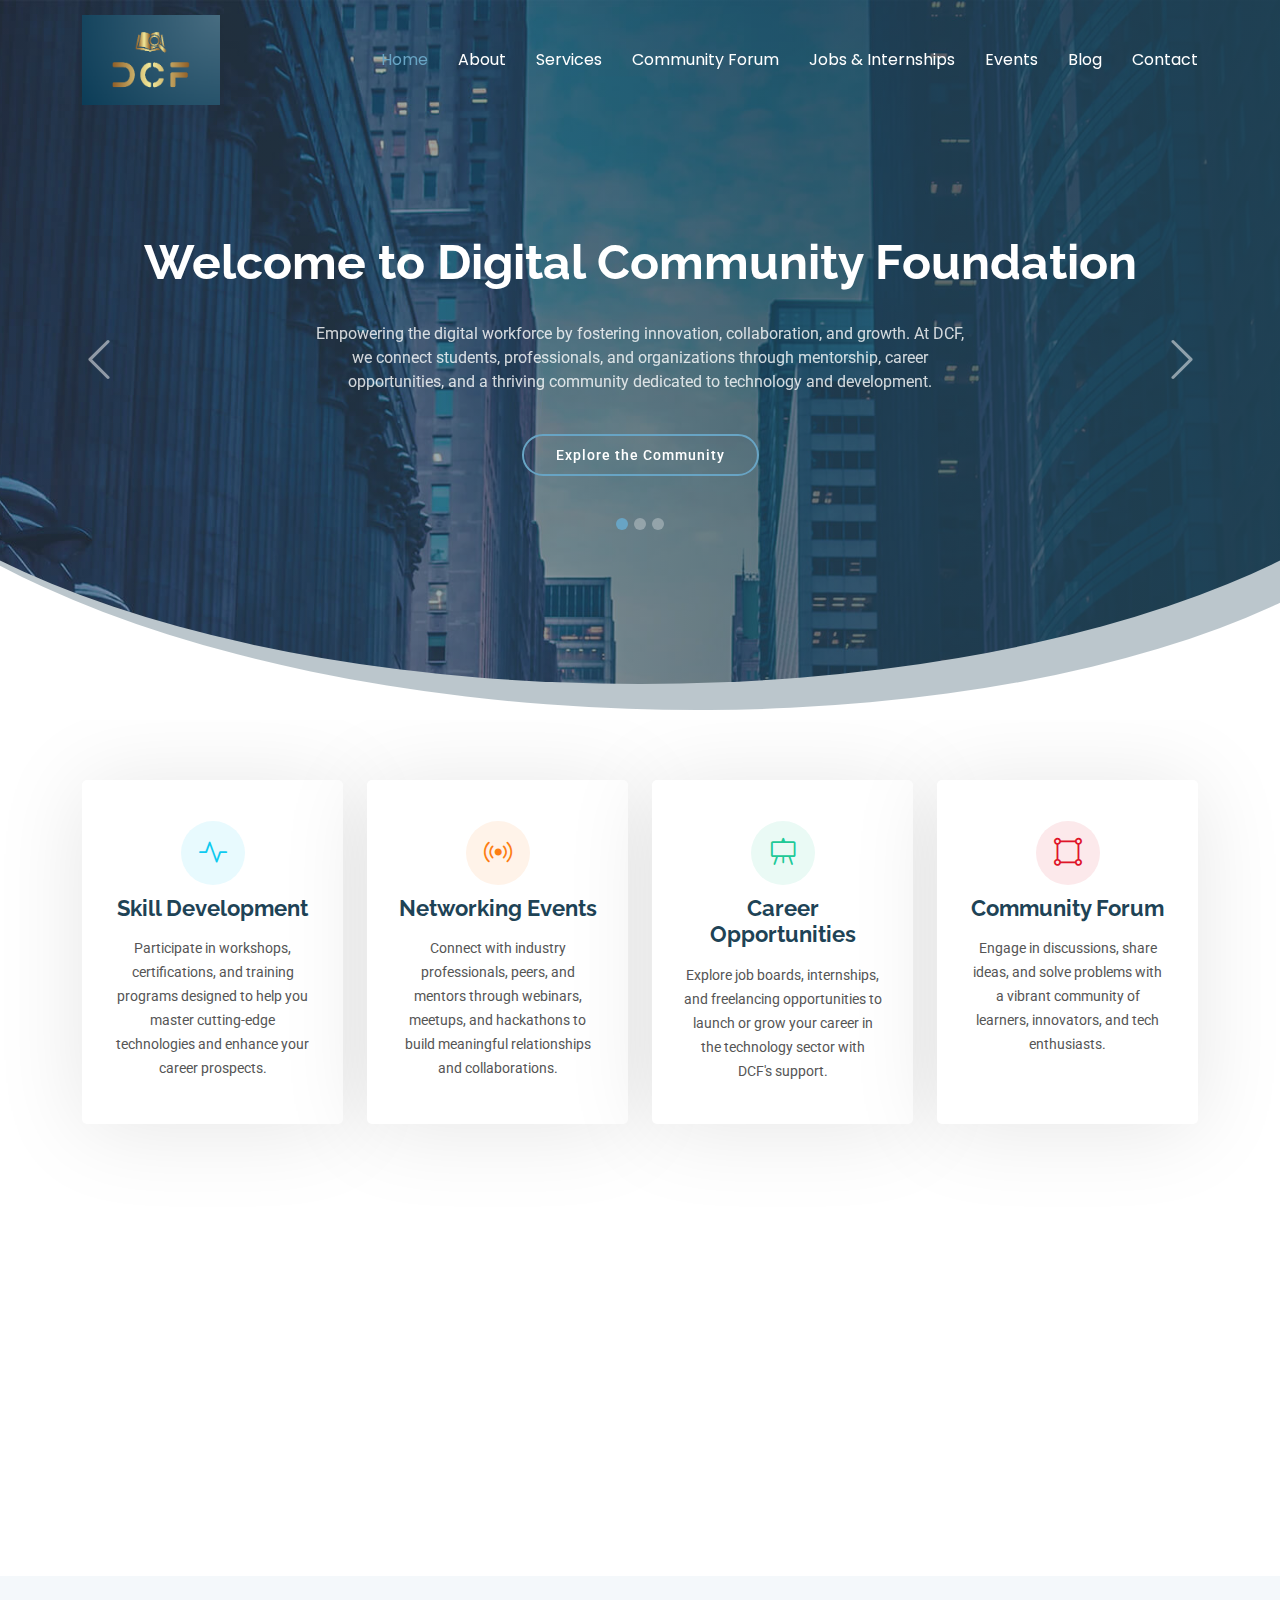
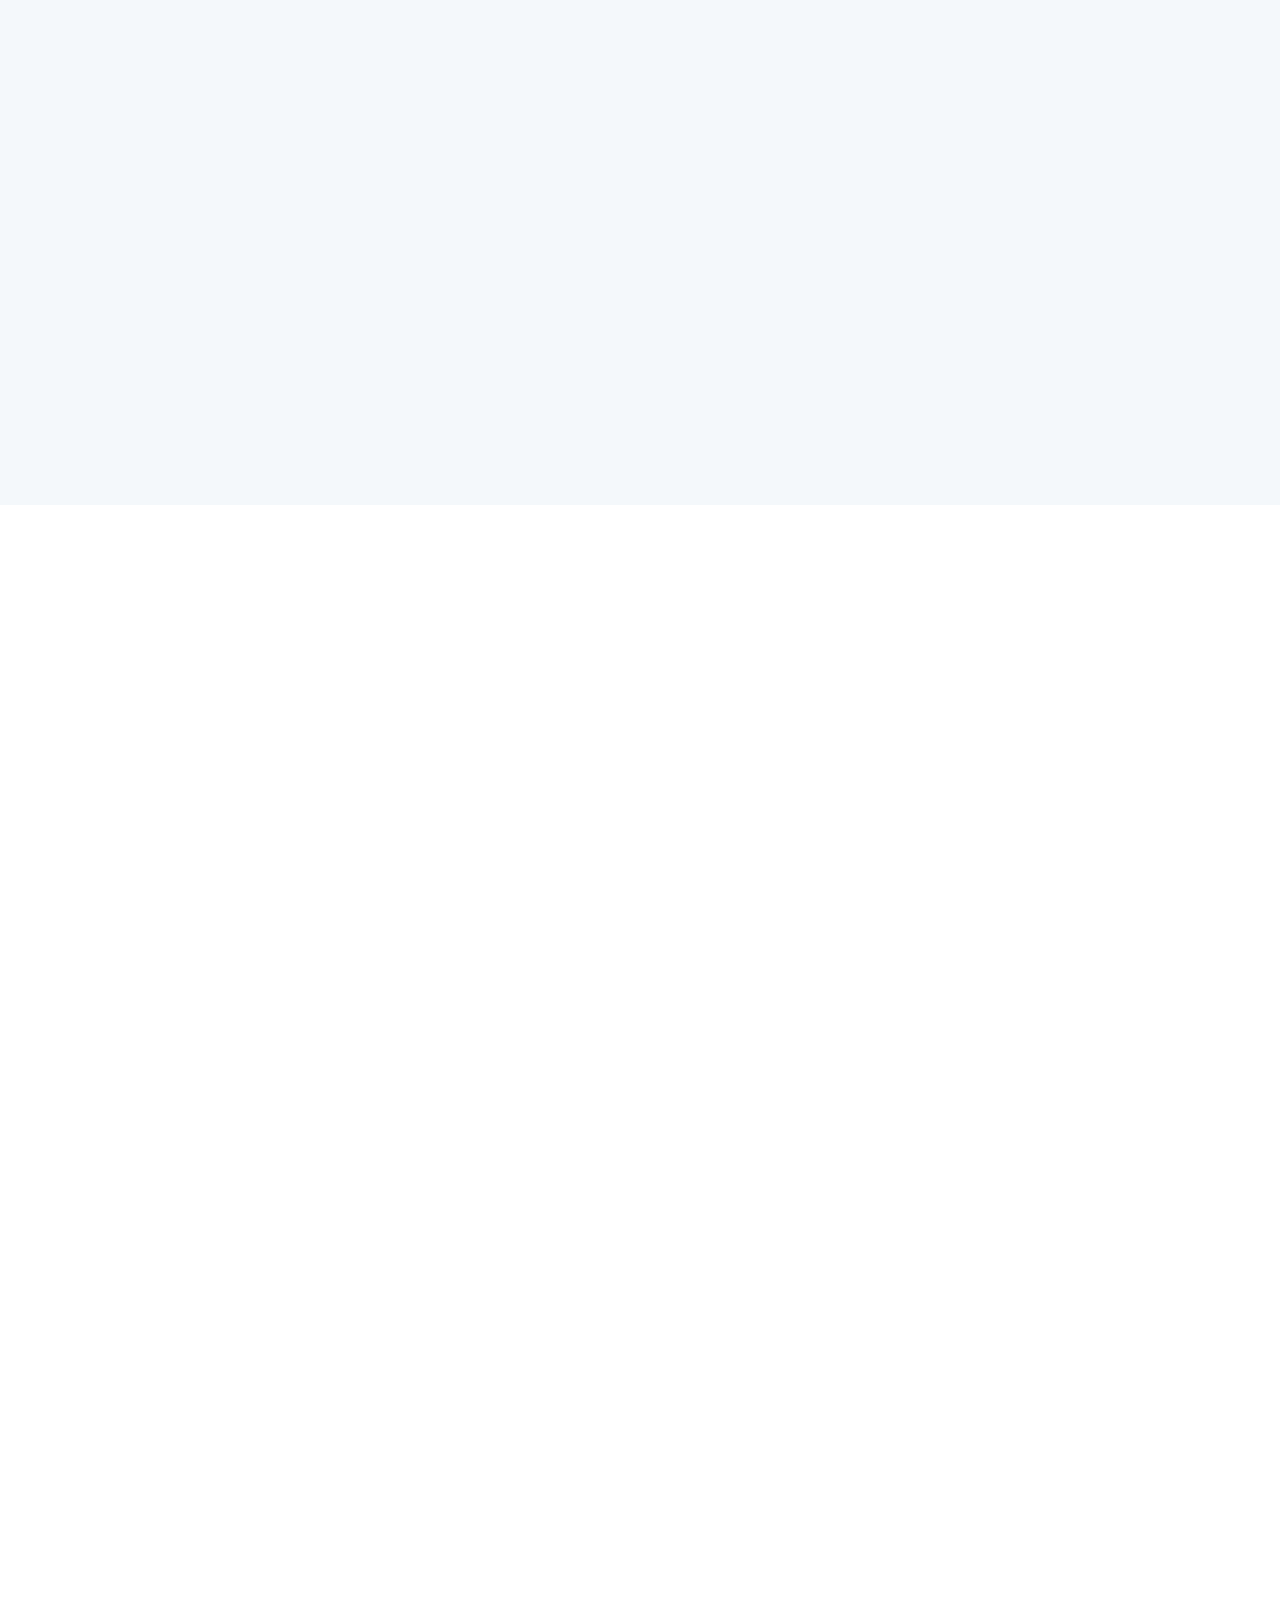
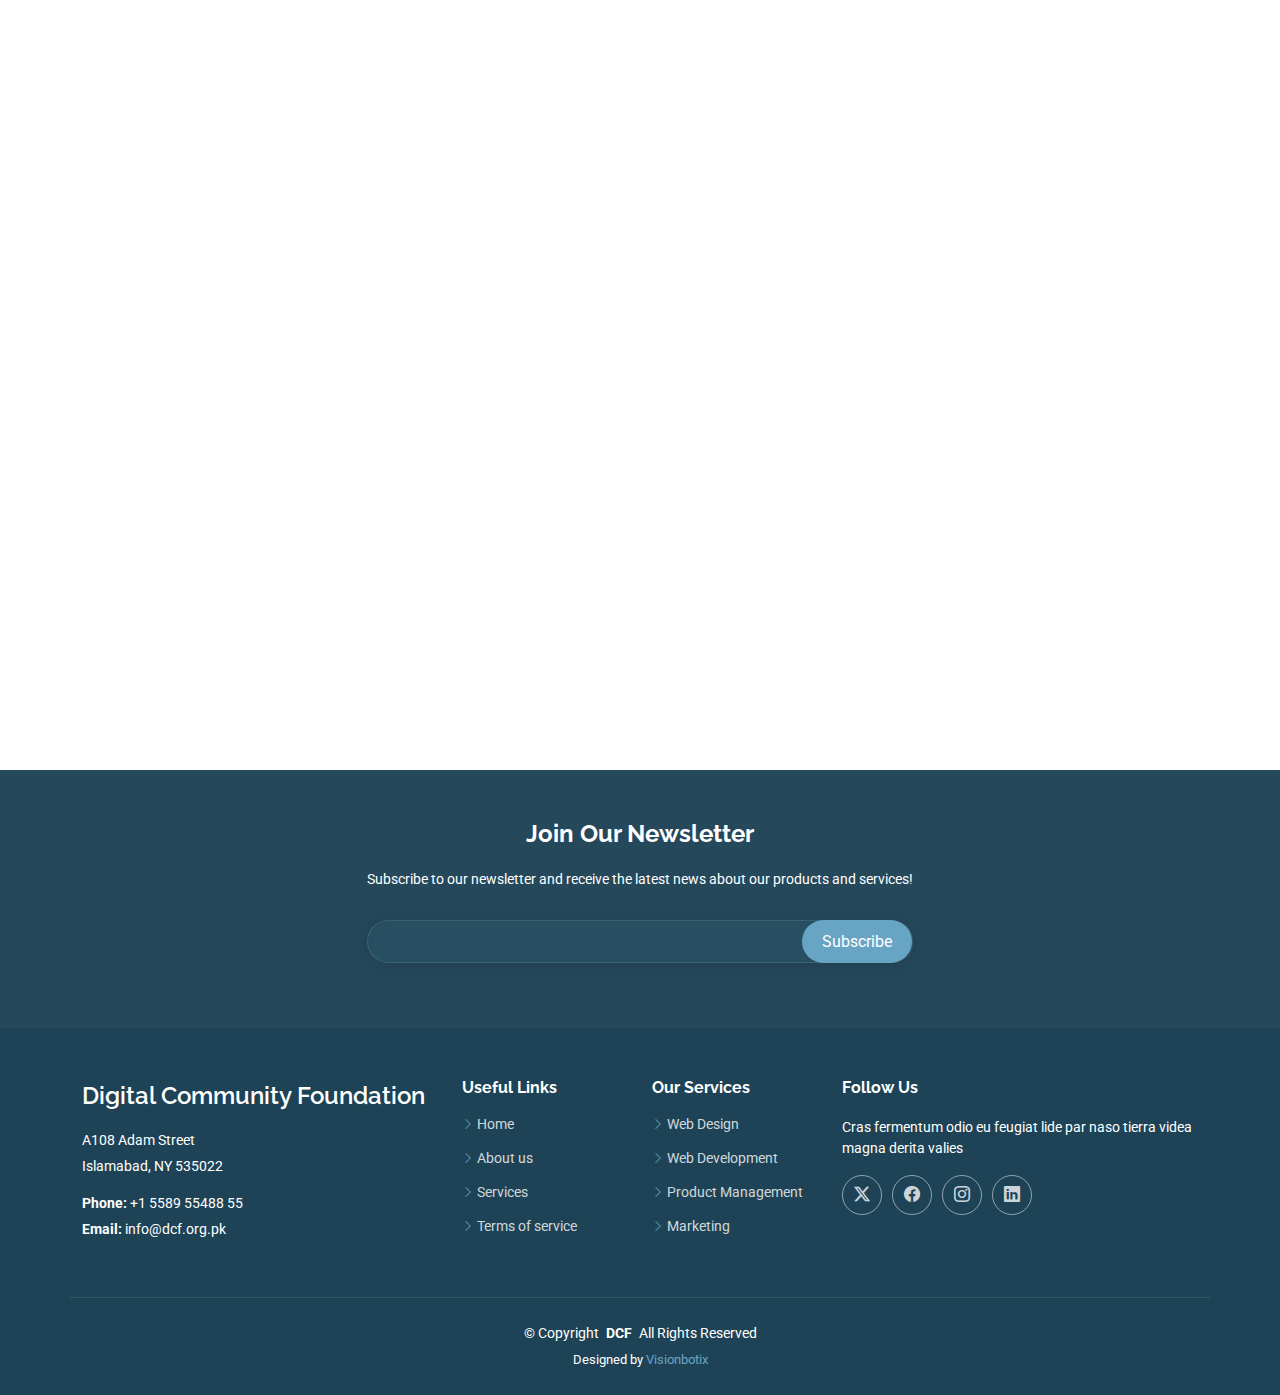
==== commit 1884a725: "logo added and content written on website" ====
--- a/index.html
+++ b/index.html
@@ -9,7 +9,7 @@
   <meta name="keywords" content="">
 
   <!-- Favicons -->
-  <link href="assets/img/favicon.png" rel="icon">
+  <link href="assets/img/favicon.ico" rel="icon">
   <link href="assets/img/apple-touch-icon.png" rel="apple-touch-icon">
 
   <!-- Fonts -->
@@ -43,8 +43,8 @@
 
       <a href="index.html" class="logo d-flex align-items-center">
         <!-- Uncomment the line below if you also wish to use an image logo -->
-        <!-- <img src="assets/img/logo.png" alt=""> -->
-        <h1 class="sitename">DCF</h1>
+        <img src="assets/img/dcf-log.png" alt="">
+        <!-- <h1 class="sitename">DCF</h1> -->
       </a>
 
       <nav id="navmenu" class="navmenu">
--- a/assets/css/main.css
+++ b/assets/css/main.css
@@ -279,7 +279,7 @@
 }
 
 .header .logo img {
-  max-height: 32px;
+  max-height: 90px;
   margin-right: 8px;
 }
 
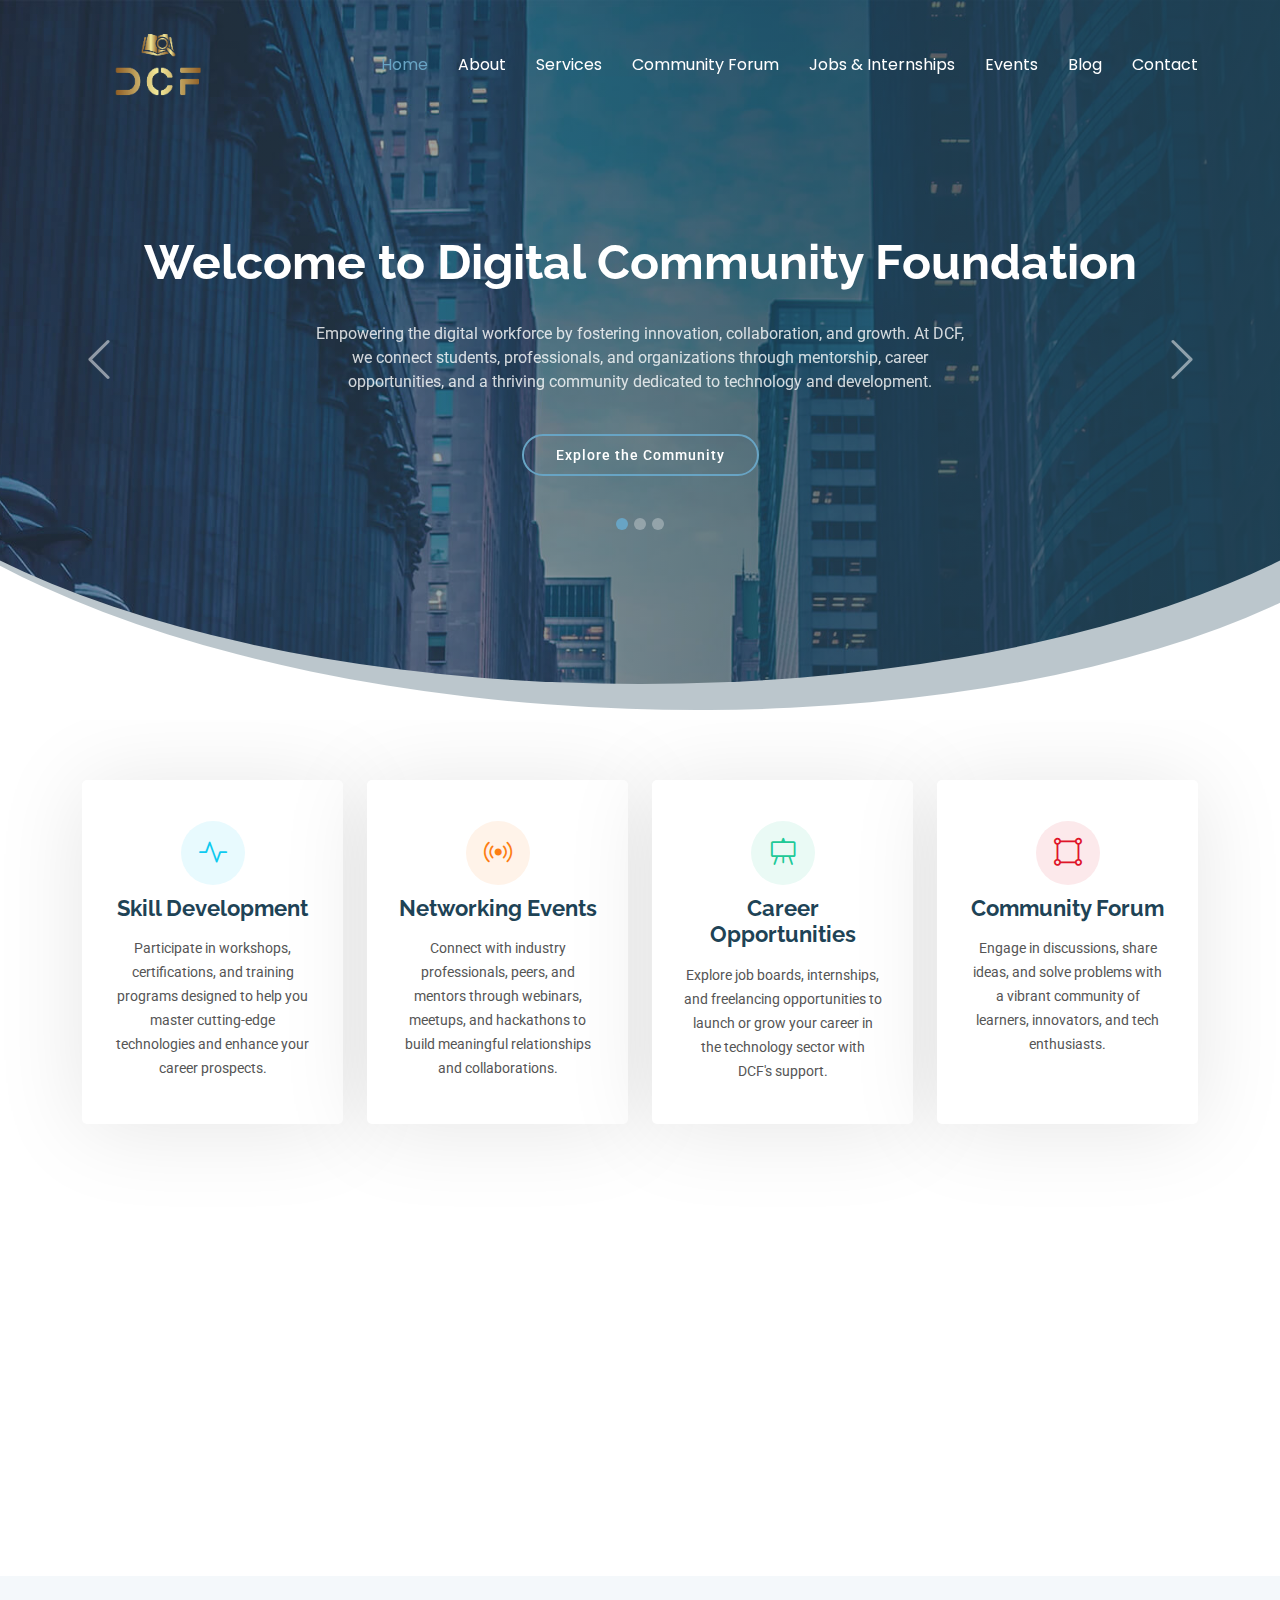
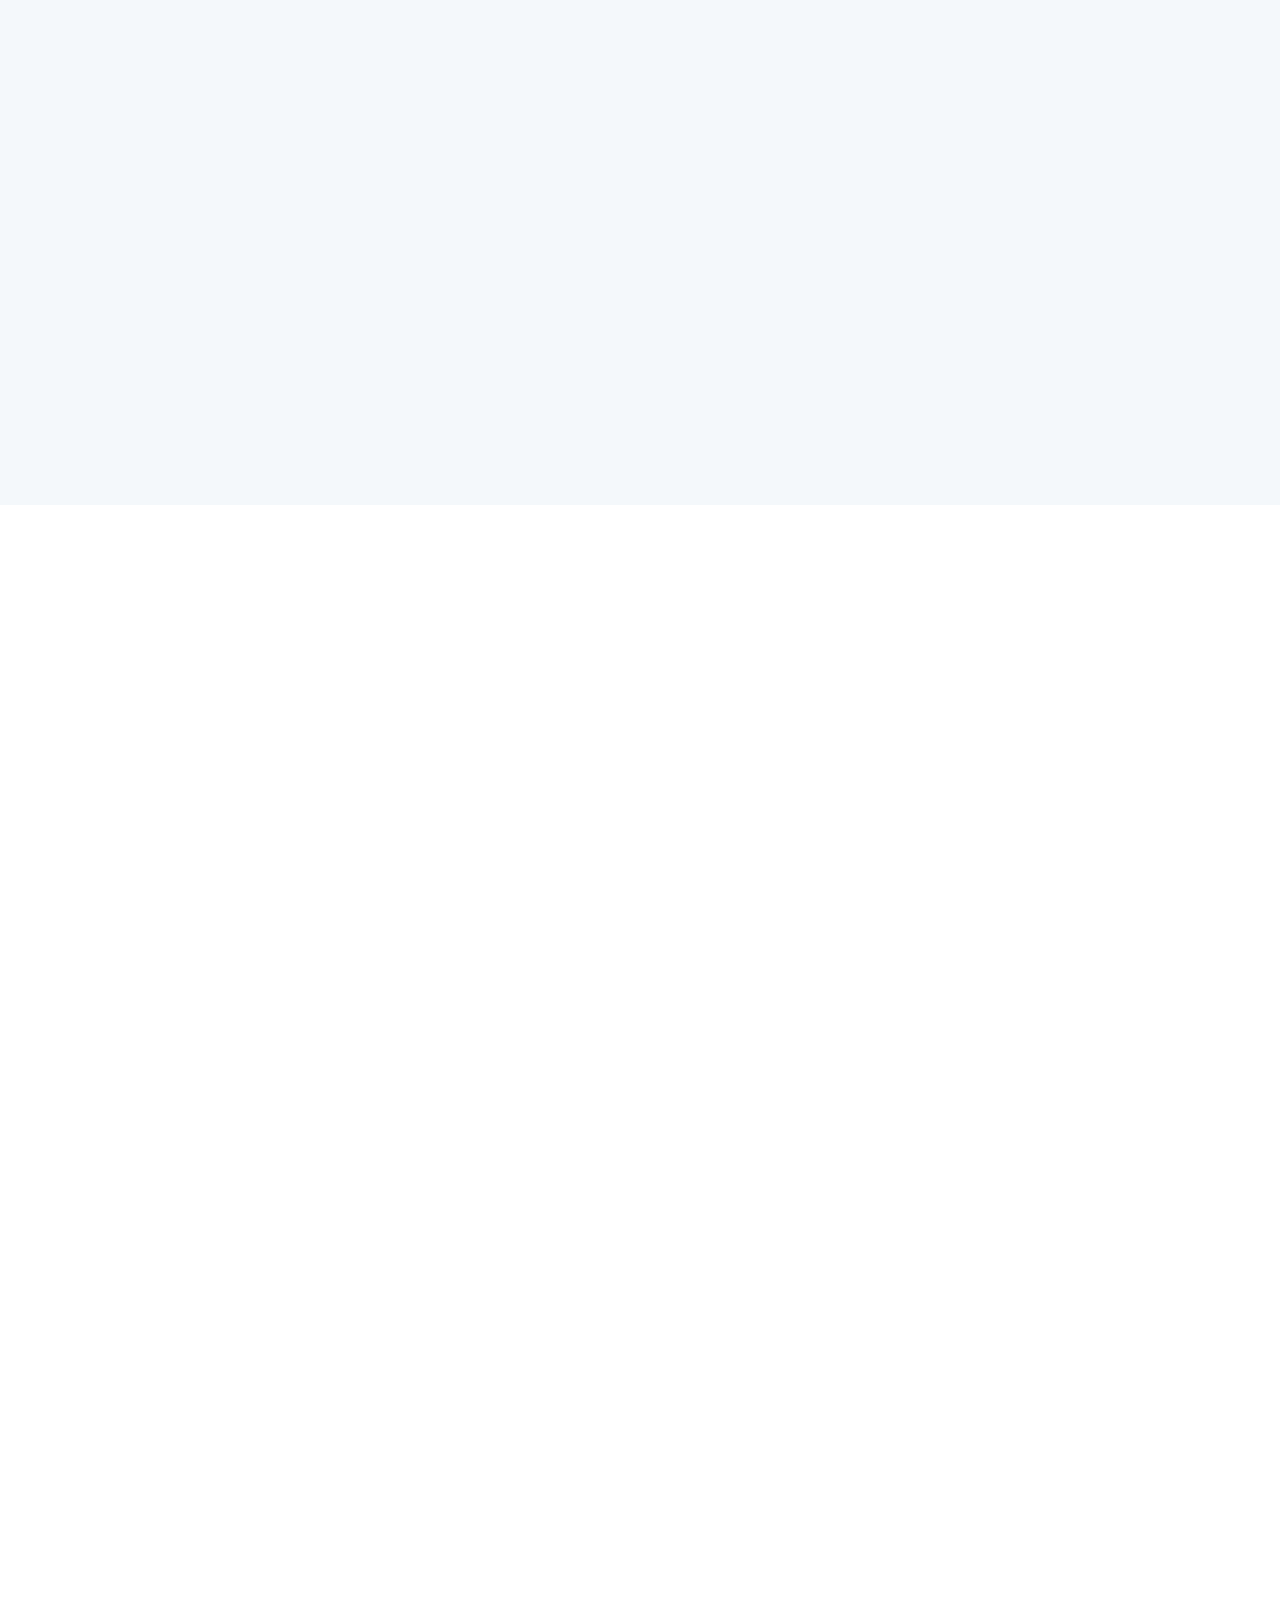
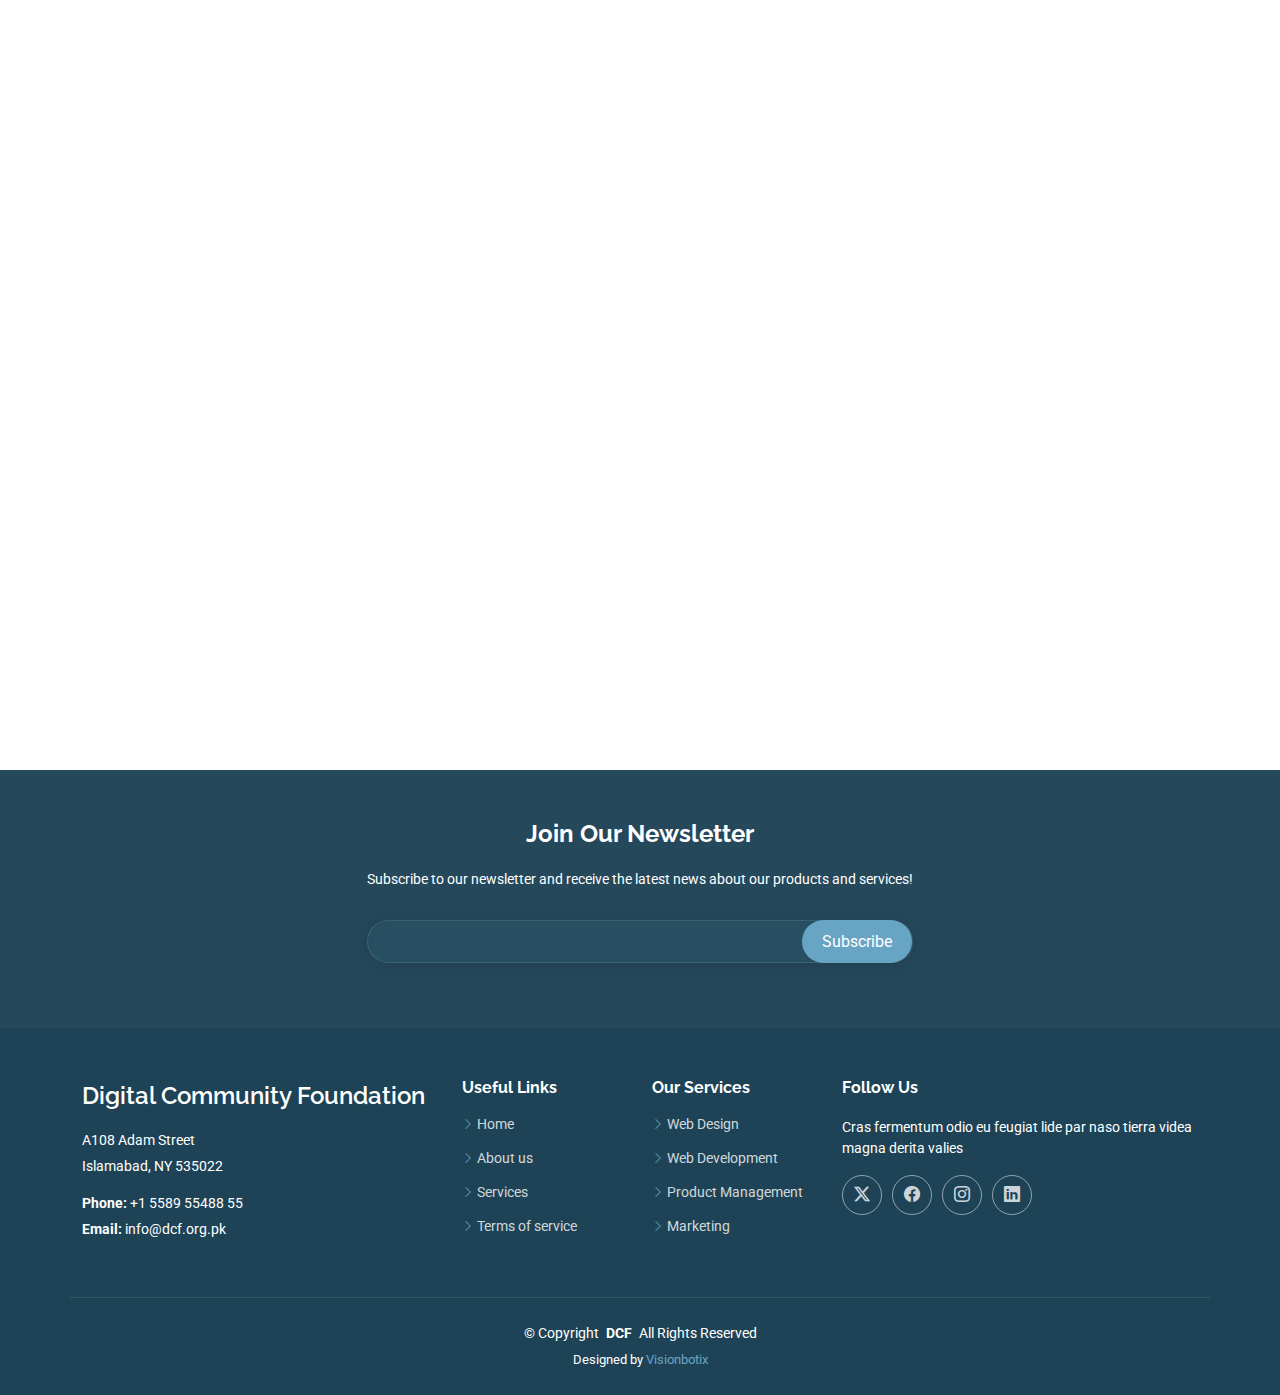
==== commit 6cade573: "logo background removed updated" ====
--- a/index.html
+++ b/index.html
@@ -43,7 +43,7 @@
 
       <a href="index.html" class="logo d-flex align-items-center">
         <!-- Uncomment the line below if you also wish to use an image logo -->
-        <img src="assets/img/dcf-log.png" alt="">
+        <img src="assets/img/dcf-log-updated.png" alt="">
         <!-- <h1 class="sitename">DCF</h1> -->
       </a>
 
--- a/assets/css/main.css
+++ b/assets/css/main.css
@@ -279,7 +279,7 @@
 }
 
 .header .logo img {
-  max-height: 90px;
+  max-height: 100px;
   margin-right: 8px;
 }
 
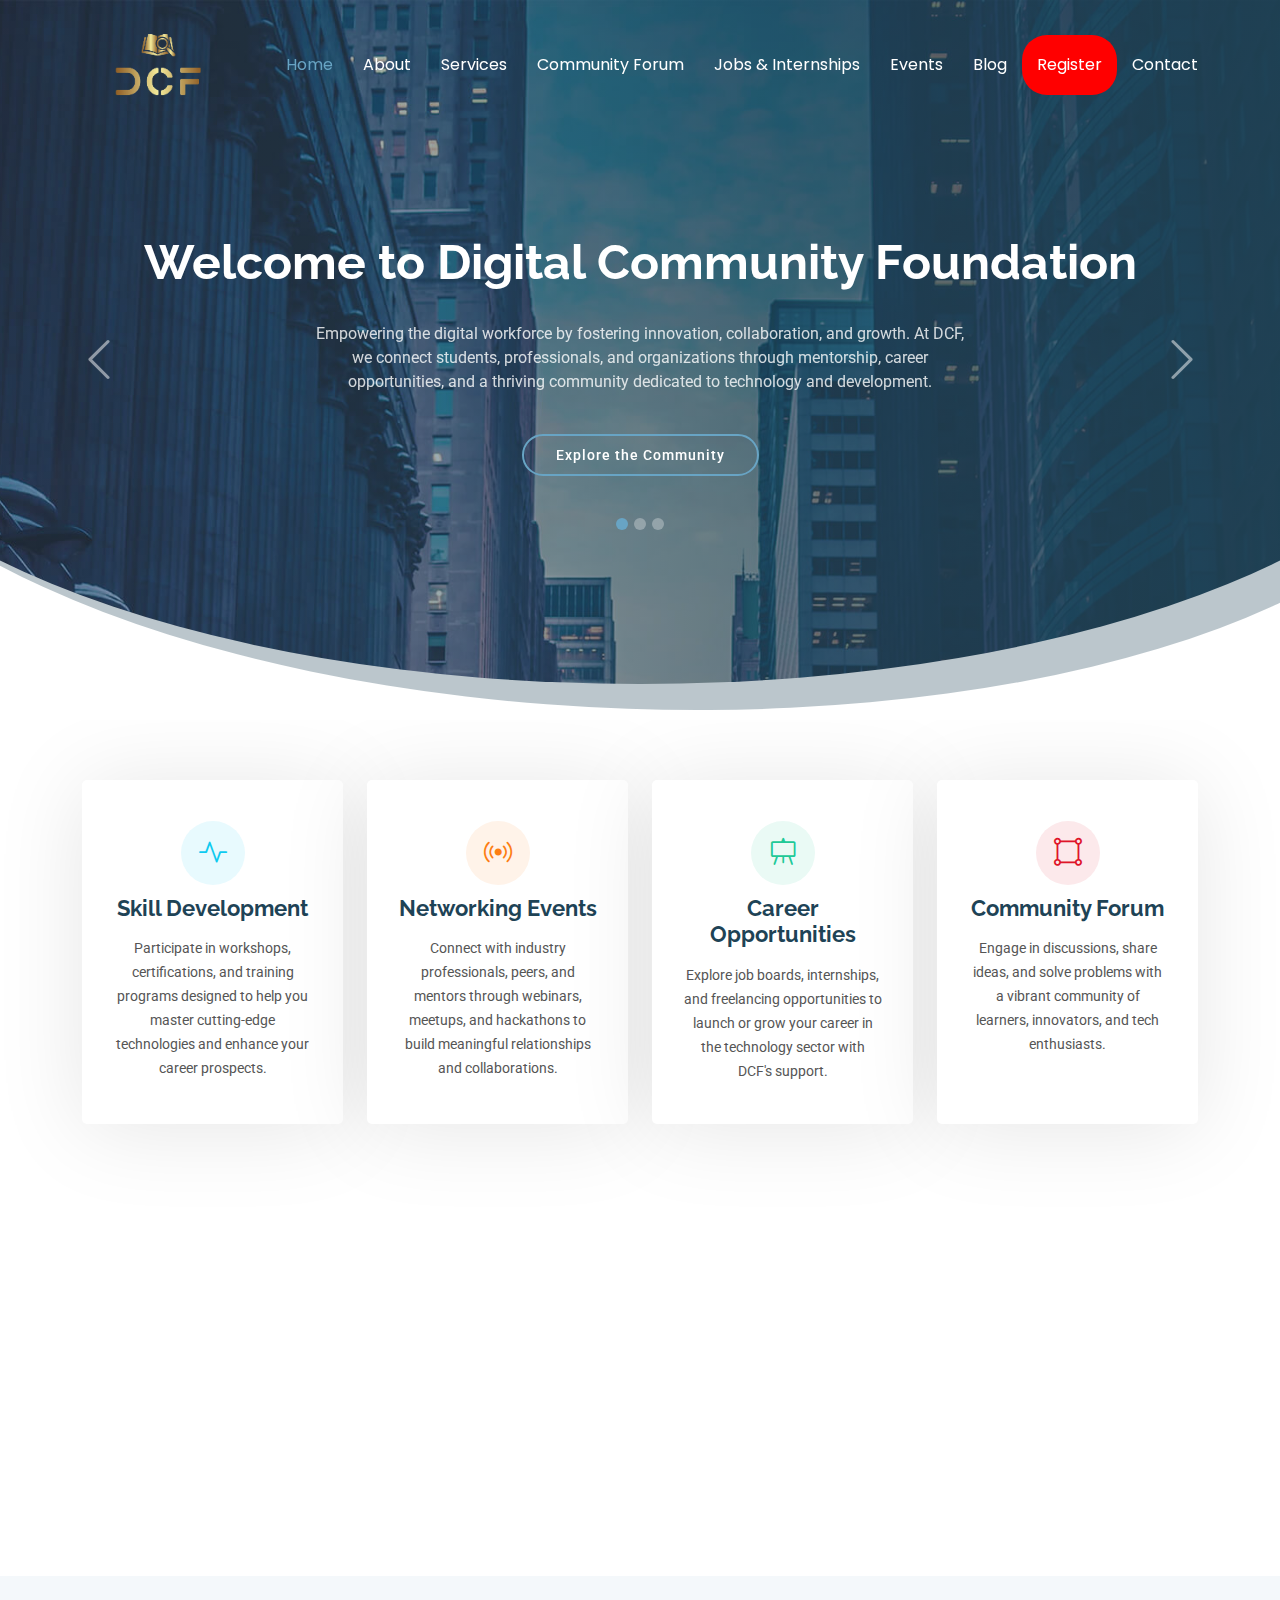
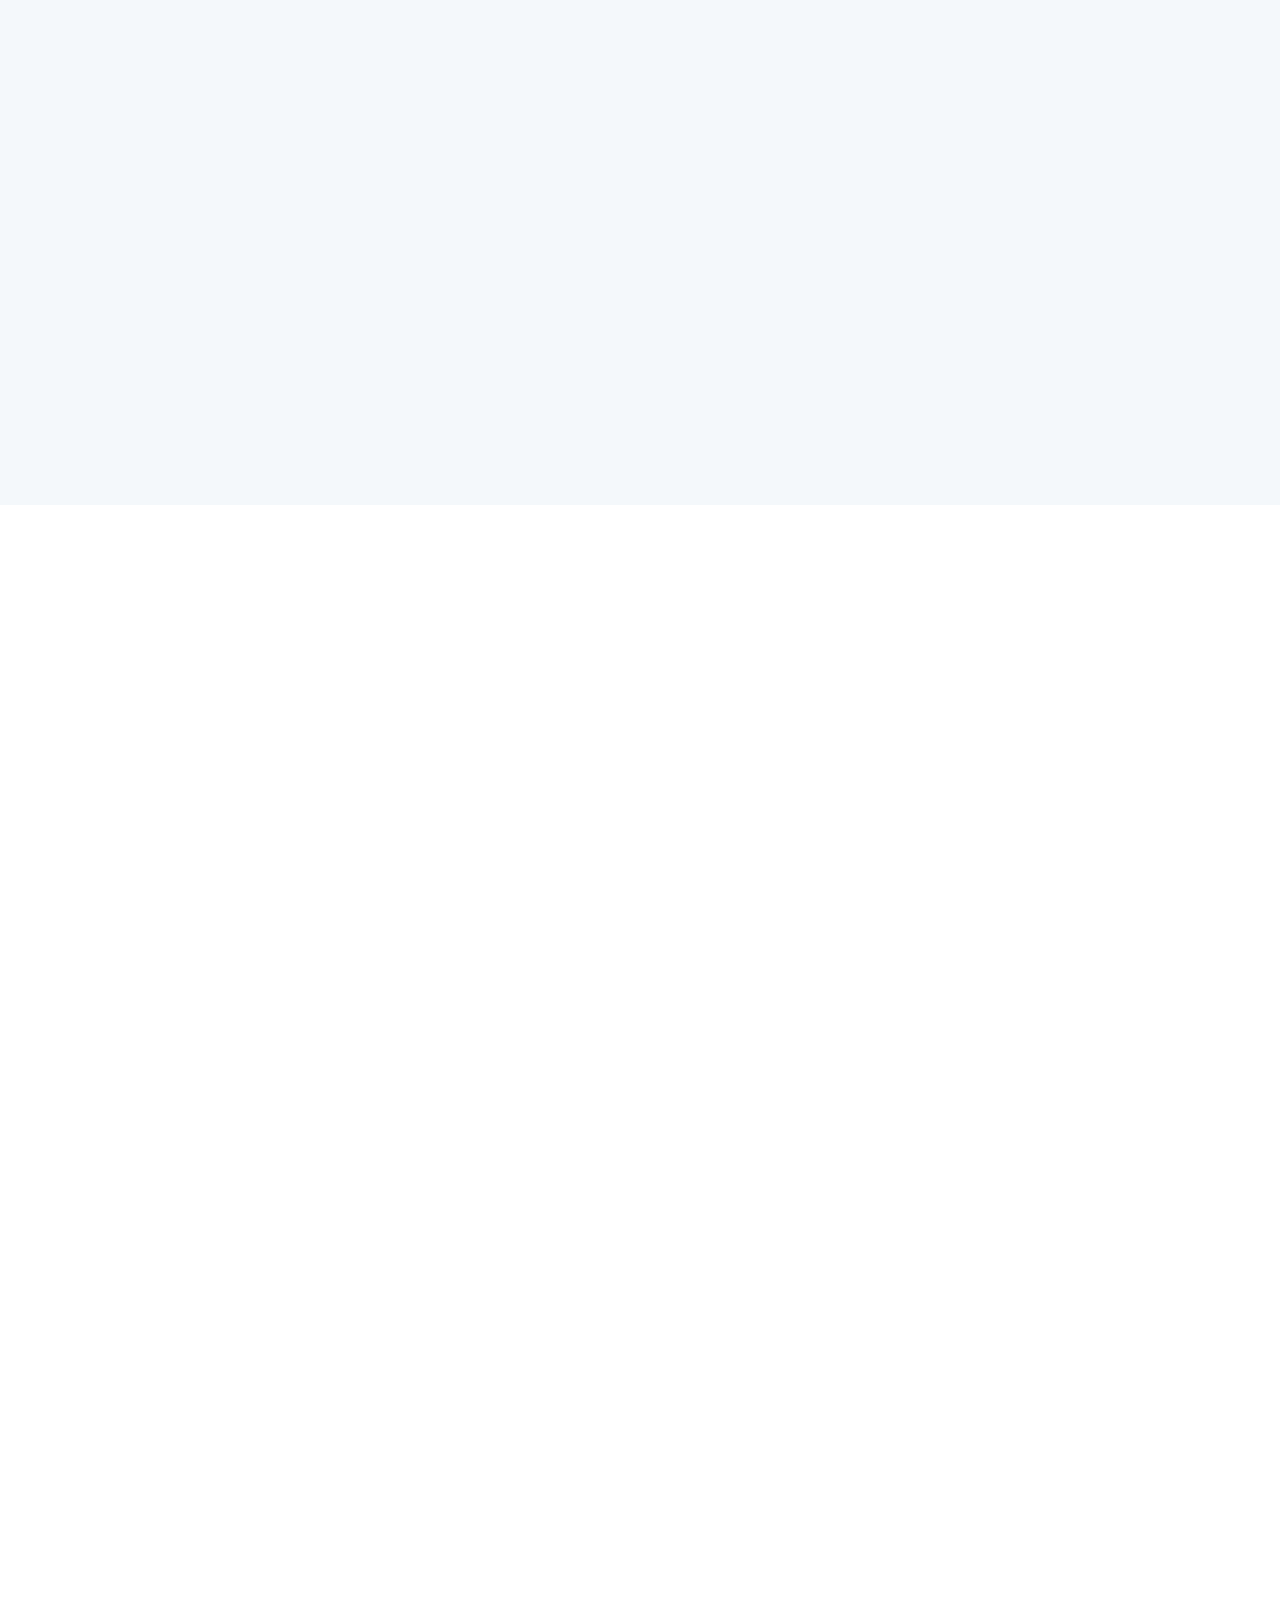
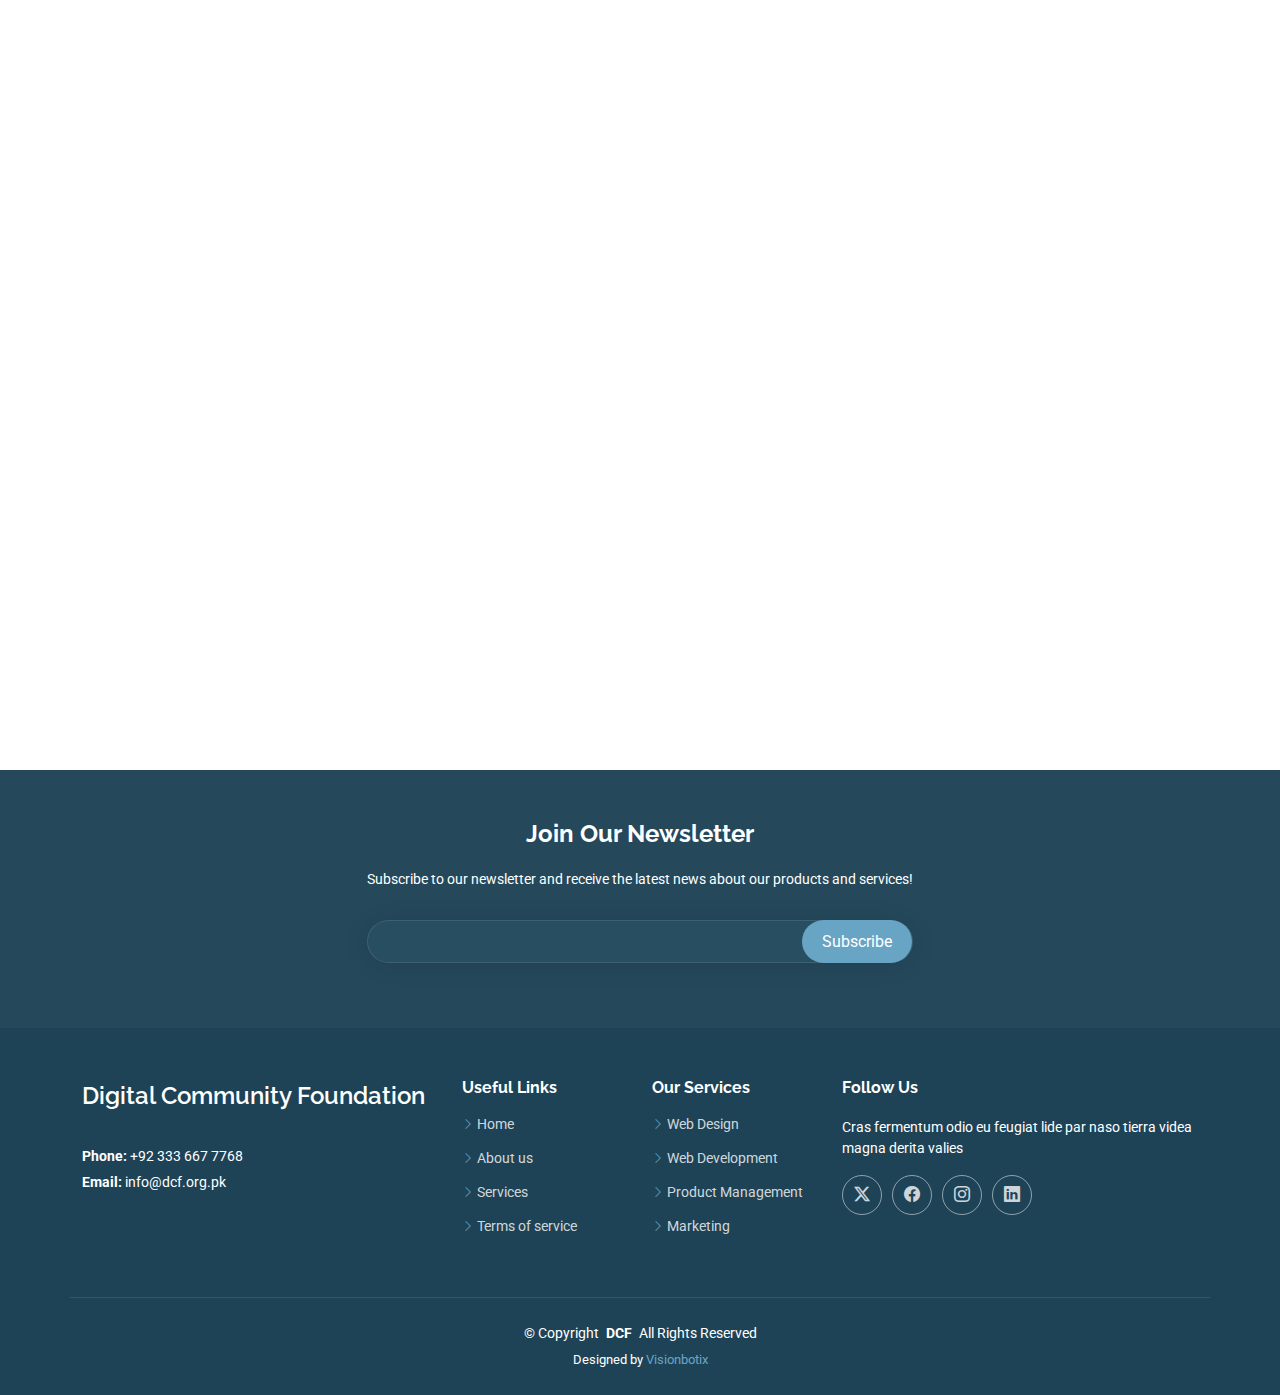
==== commit 3a55efca: "working registration form and pricing, skills section commented and address removed" ====
--- a/index.html
+++ b/index.html
@@ -64,6 +64,9 @@
           </li> -->
           <!-- <li><a href="team.html">Team</a></li> -->
           <li><a href="#">Blog</a></li>
+          <li>
+            <a href="registration.html" class="blinking-button">Register</a>
+          </li>
           <li><a href="contact.html">Contact</a></li>
           <!-- <li><a href="signup.html">Sign-Up / Login</a></li> -->
           <!-- <li><a href="donate.html">Support Us</a></li> -->
@@ -409,9 +412,9 @@
             <span class="sitename">Digital Community Foundation</span>
           </a>
           <div class="footer-contact pt-3">
-            <p>A108 Adam Street</p>
-            <p>Islamabad, NY 535022</p>
-            <p class="mt-3"><strong>Phone:</strong> <span>+1 5589 55488 55</span></p>
+            <!-- <p>A108 Adam Street</p> -->
+            <!-- <p>Islamabad, NY 535022</p> -->
+            <p class="mt-3"><strong>Phone:</strong> <span>+92 333 667 7768</span></p>
             <p><strong>Email:</strong> <span>info@dcf.org.pk</span></p>
           </div>
         </div>
--- a/assets/css/main.css
+++ b/assets/css/main.css
@@ -113,6 +113,60 @@
   border-radius: 8px;
   box-shadow: 0 4px 10px rgba(0, 0, 0, 0.3); /* Add subtle shadow for extra clarity */
 }
+
+
+.blinking-button {
+  display: inline-flex;
+  align-items: center; /* Vertically center the text */
+  justify-content: center; /* Horizontally center the text */
+  font-size: 16px;
+  font-weight: bold;
+  color: #fff;
+  background-color: #ff0000;
+  padding: 12px 40px; /* Adjust padding */
+  border-radius: 25px; /* Rounded corners */
+  text-align: center;
+  text-decoration: none;
+  animation: blink 1.5s infinite;
+  transition: background-color 0.3s ease, color 0.3s ease;
+}
+
+@keyframes blink {
+  0%, 100% {
+    opacity: 1;
+  }
+  50% {
+    opacity: 0.5;
+  }
+}
+
+.blinking-button:hover {
+  background-color: #cc0000; /* Slightly darker on hover */
+  color: #fff;
+  text-decoration: none;
+}
+
+@media (min-width: 992px) {
+  .blinking-button {
+    font-size: 18px; /* Larger text for larger screens */
+    padding: 14px 60px; /* More padding for larger screens */
+  }
+}
+
+@media (max-width: 768px) {
+  .blinking-button {
+    font-size: 14px; /* Adjust font size for medium screens */
+    padding: 10px 30px; /* Adjust padding */
+  }
+}
+
+@media (max-width: 576px) {
+  .blinking-button {
+    font-size: 12px; /* Smallest font size for small screens */
+    padding: 8px 20px; /* Adjust padding */
+  }
+}
+
 
 .overlay-text h4 {
   font-size: 28px;
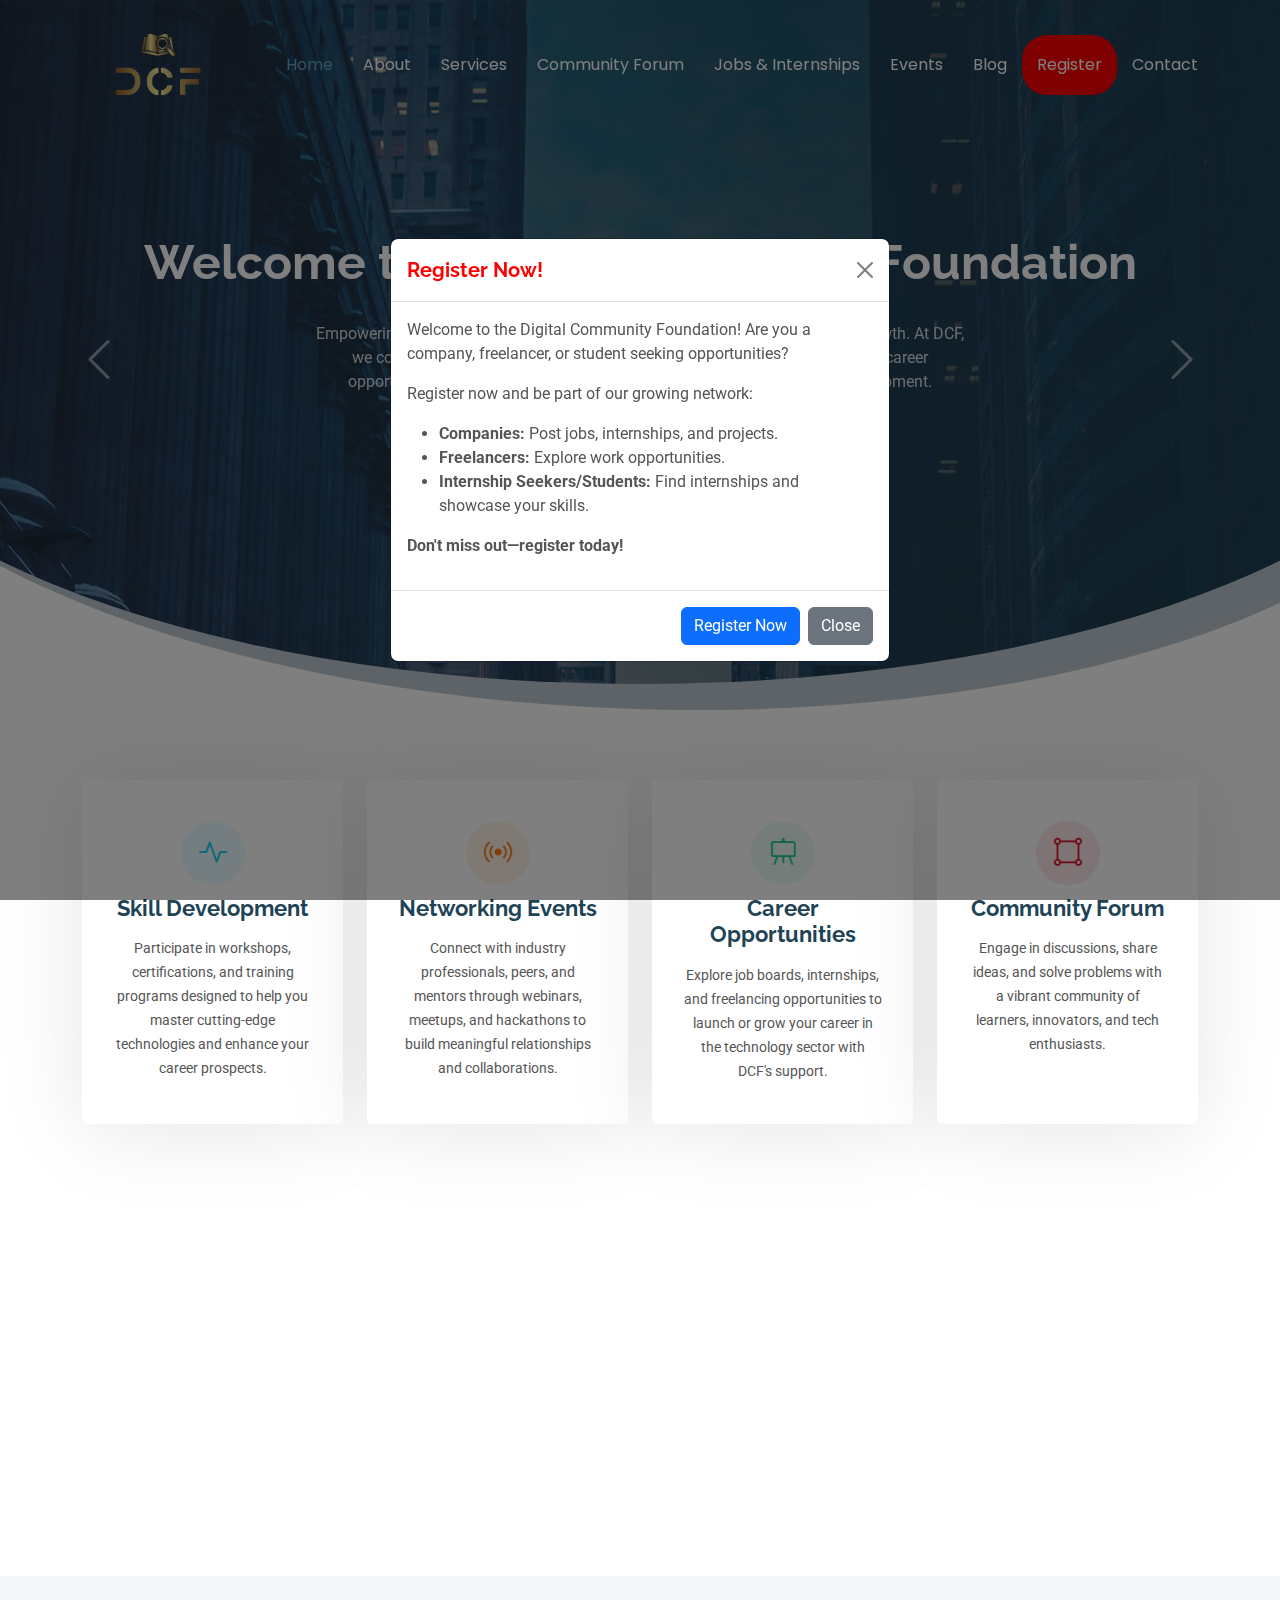
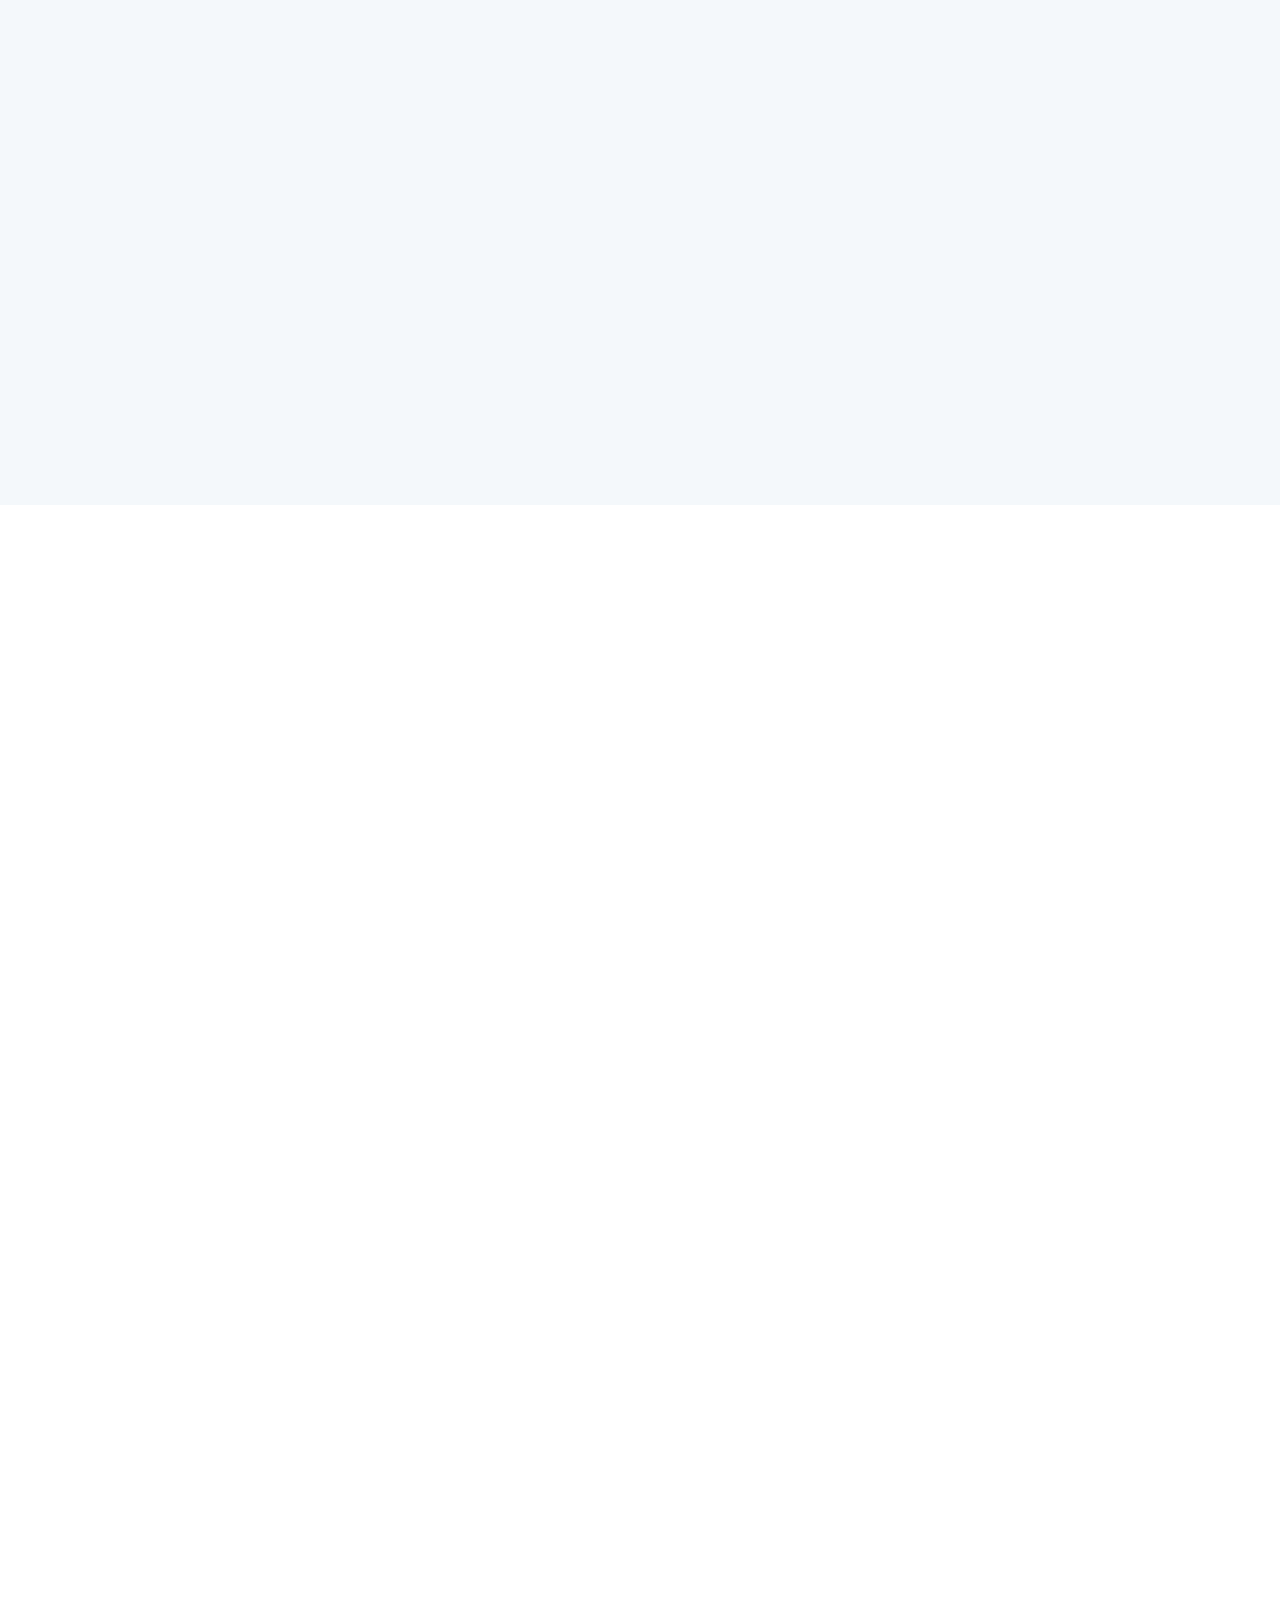
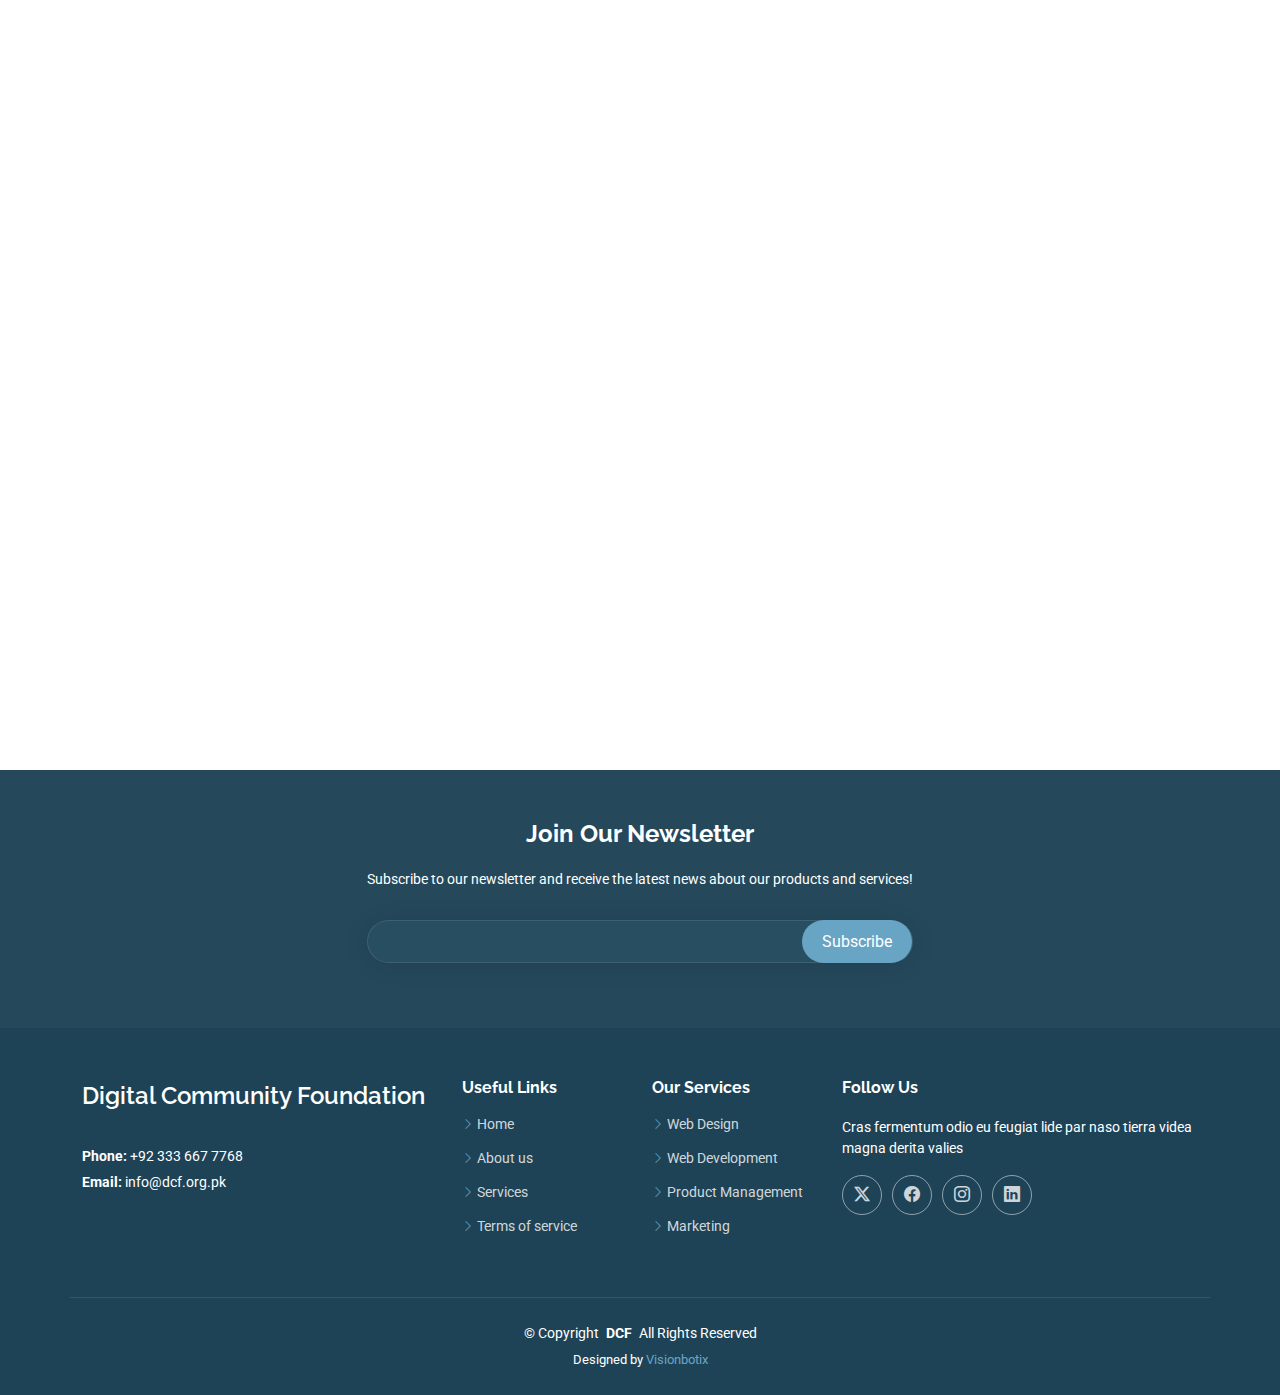
==== commit f3b46599: "registration popup added" ====
--- a/index.html
+++ b/index.html
@@ -466,6 +466,43 @@
 
   </footer>
 
+<!-- Registration Popup Modal -->
+<div class="modal fade" id="registrationPopup" tabindex="-1" aria-labelledby="registrationPopupLabel" aria-hidden="true">
+  <div class="modal-dialog modal-dialog-centered">
+    <div class="modal-content">
+      <div class="modal-header">
+        <h5 class="modal-title blinking-text" id="registrationPopupLabel">Register Now!</h5>
+        <button type="button" class="btn-close" data-bs-dismiss="modal" aria-label="Close"></button>
+      </div>
+      <div class="modal-body">
+        <p>Welcome to the Digital Community Foundation! Are you a company, freelancer, or student seeking opportunities?</p>
+        <p>Register now and be part of our growing network:</p>
+        <ul>
+          <li><strong>Companies:</strong> Post jobs, internships, and projects.</li>
+          <li><strong>Freelancers:</strong> Explore work opportunities.</li>
+          <li><strong>Internship Seekers/Students:</strong> Find internships and showcase your skills.</li>
+        </ul>
+        <p><strong>Don't miss out—register today!</strong></p>
+      </div>
+      <div class="modal-footer">
+        <a href="registration.html" class="btn btn-primary">Register Now</a>
+        <button type="button" class="btn btn-secondary" data-bs-dismiss="modal">Close</button>
+      </div>
+    </div>
+  </div>
+</div>
+
+
+<script>
+  // Show the modal when the page loads
+  document.addEventListener("DOMContentLoaded", function () {
+    const registrationPopup = new bootstrap.Modal(document.getElementById("registrationPopup"));
+    registrationPopup.show();
+  });
+</script>
+
+
+  
   <!-- Scroll Top -->
   <a href="#" id="scroll-top" class="scroll-top d-flex align-items-center justify-content-center"><i class="bi bi-arrow-up-short"></i></a>
 
--- a/assets/css/main.css
+++ b/assets/css/main.css
@@ -164,6 +164,25 @@
   .blinking-button {
     font-size: 12px; /* Smallest font size for small screens */
     padding: 8px 20px; /* Adjust padding */
+  }
+}
+
+
+.blinking-text {
+  color: red;
+  animation: blinking 1s infinite;
+  font-weight: bold;
+}
+
+@keyframes blinking {
+  0% {
+    opacity: 1;
+  }
+  50% {
+    opacity: 0.5;
+  }
+  100% {
+    opacity: 1;
   }
 }
 
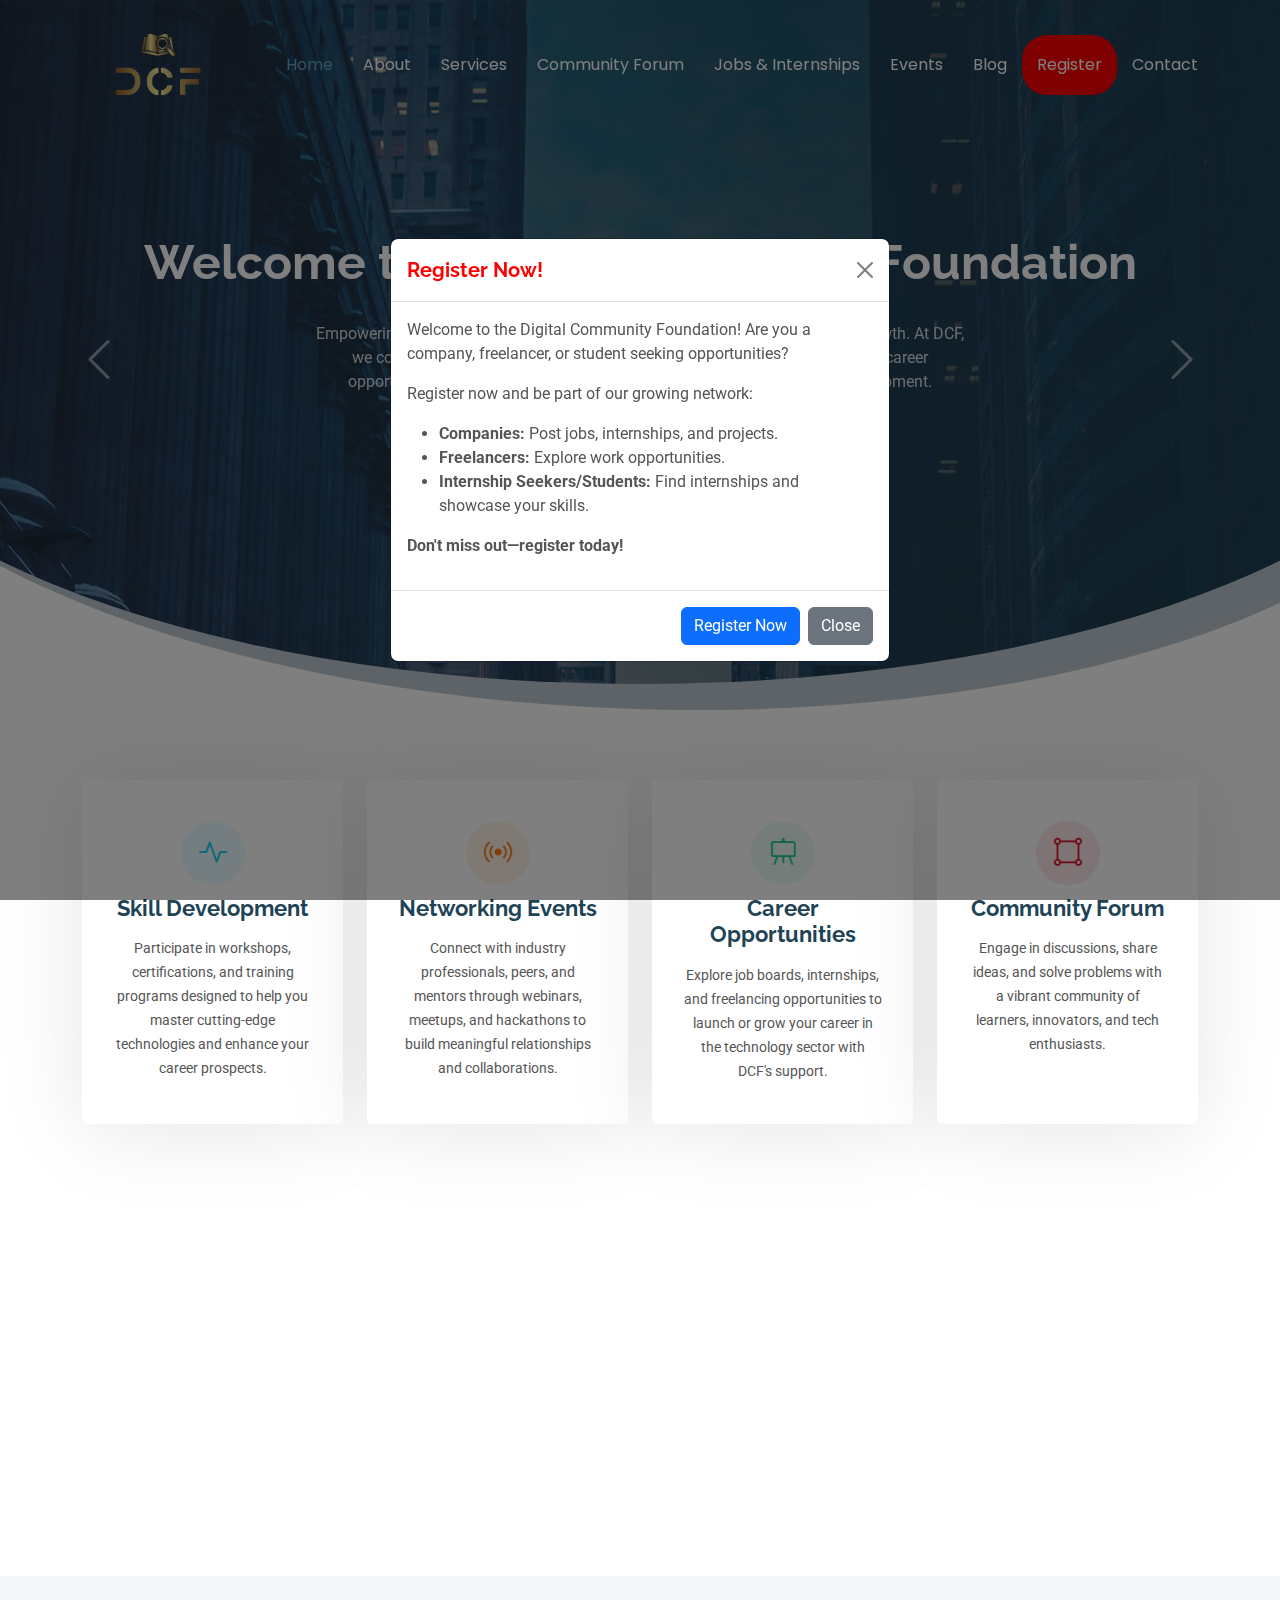
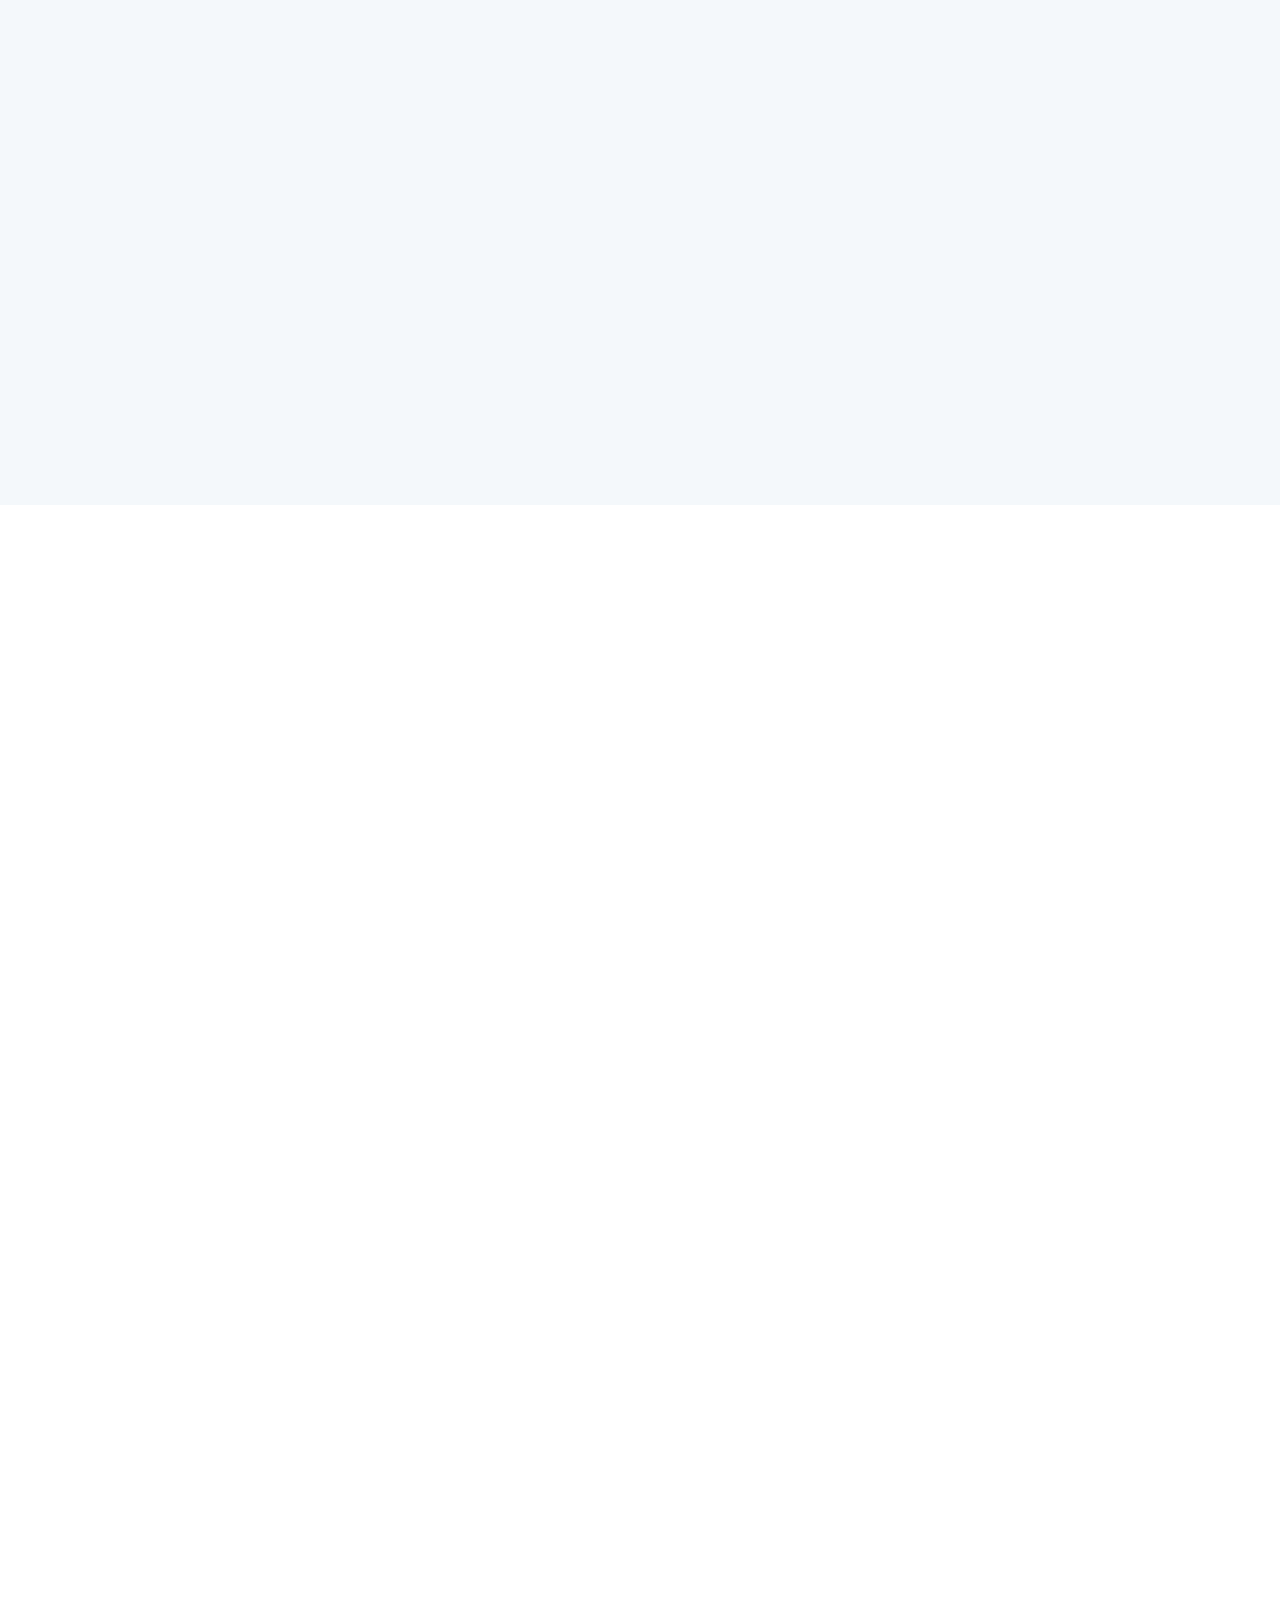
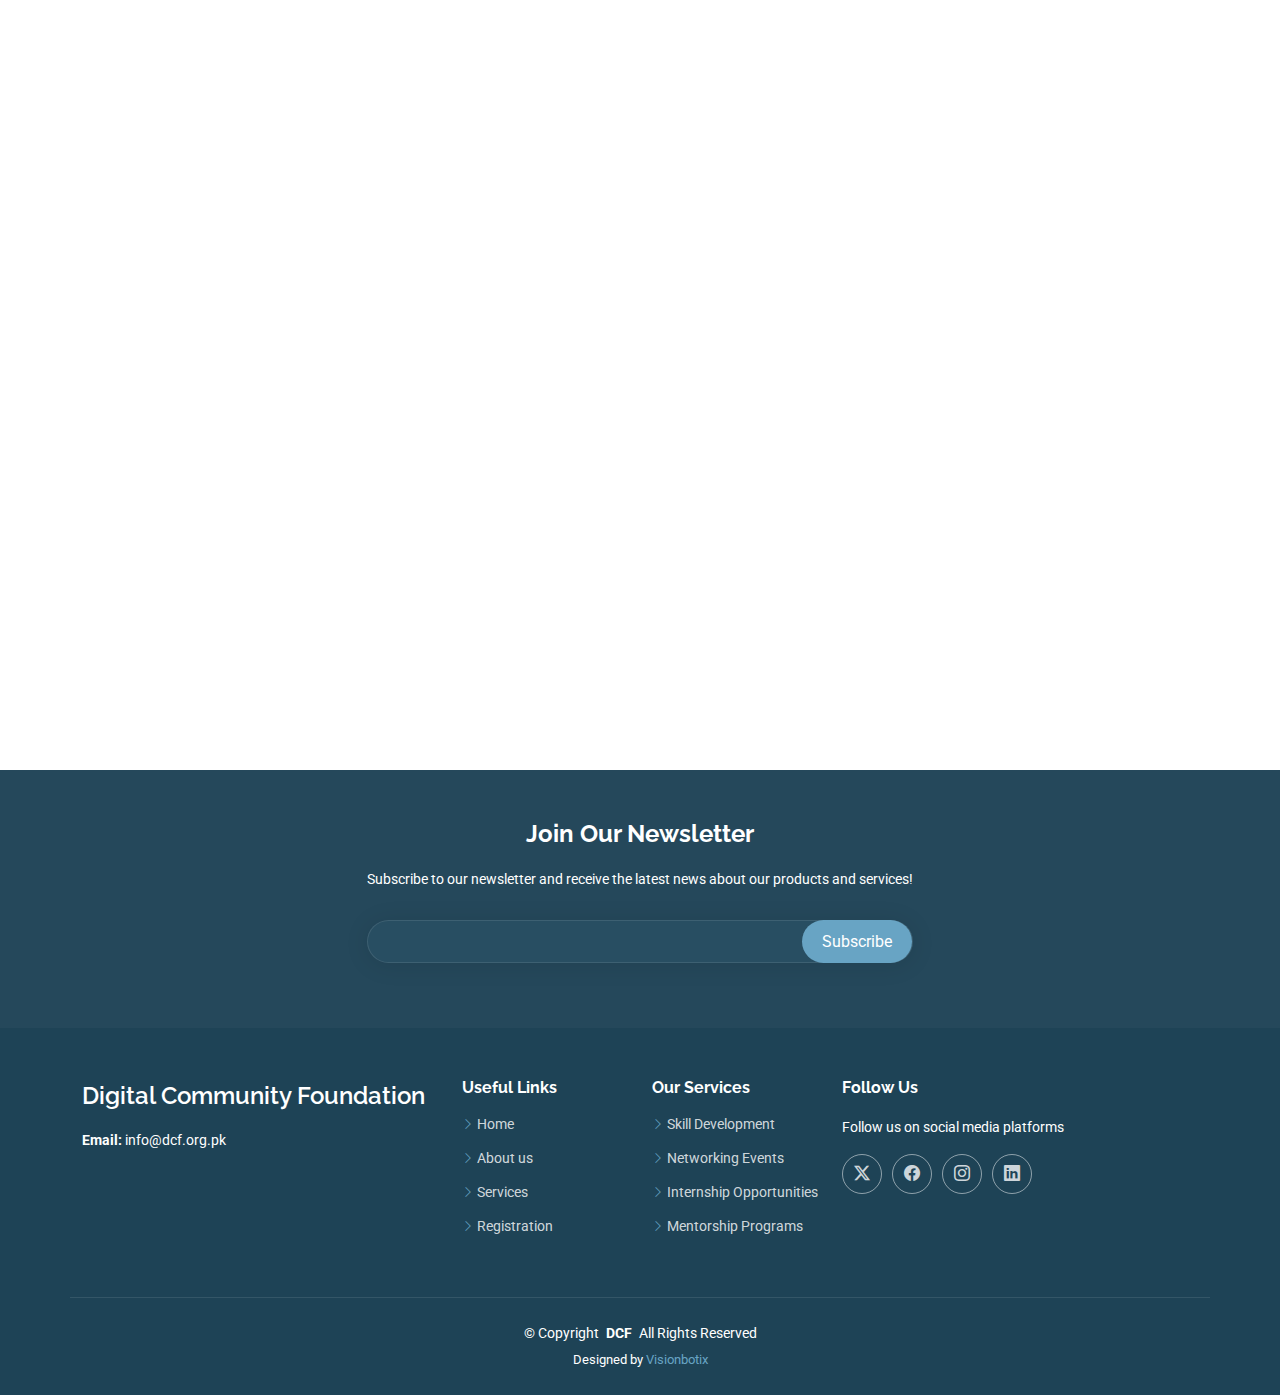
==== commit 4eacb6df: "professor form added - student form edited - phone number removed" ====
--- a/index.html
+++ b/index.html
@@ -25,7 +25,7 @@
   <link href="assets/vendor/swiper/swiper-bundle.min.css" rel="stylesheet">
 
   <!-- Main CSS File -->
-  <link href="assets/css/main.css" rel="stylesheet">
+  <link href="assets/css/main.css?v=1.1" rel="stylesheet">
 
   <!-- =======================================================
   * Template Name: Moderna
@@ -414,7 +414,7 @@
           <div class="footer-contact pt-3">
             <!-- <p>A108 Adam Street</p> -->
             <!-- <p>Islamabad, NY 535022</p> -->
-            <p class="mt-3"><strong>Phone:</strong> <span>+92 333 667 7768</span></p>
+            <!-- <p class="mt-3"><strong>Phone:</strong> <span>+92 333 667 7768</span></p> -->
             <p><strong>Email:</strong> <span>info@dcf.org.pk</span></p>
           </div>
         </div>
@@ -422,26 +422,26 @@
         <div class="col-lg-2 col-md-3 footer-links">
           <h4>Useful Links</h4>
           <ul>
-            <li><i class="bi bi-chevron-right"></i> <a href="#">Home</a></li>
-            <li><i class="bi bi-chevron-right"></i> <a href="#">About us</a></li>
-            <li><i class="bi bi-chevron-right"></i> <a href="#">Services</a></li>
-            <li><i class="bi bi-chevron-right"></i> <a href="#">Terms of service</a></li>
+            <li><i class="bi bi-chevron-right"></i> <a href="index.html">Home</a></li>
+            <li><i class="bi bi-chevron-right"></i> <a href="about.html">About us</a></li>
+            <li><i class="bi bi-chevron-right"></i> <a href="services.html">Services</a></li>
+            <li><i class="bi bi-chevron-right"></i> <a href="registration.html">Registration</a></li>
           </ul>
         </div>
 
         <div class="col-lg-2 col-md-3 footer-links">
           <h4>Our Services</h4>
           <ul>
-            <li><i class="bi bi-chevron-right"></i> <a href="#">Web Design</a></li>
-            <li><i class="bi bi-chevron-right"></i> <a href="#">Web Development</a></li>
-            <li><i class="bi bi-chevron-right"></i> <a href="#">Product Management</a></li>
-            <li><i class="bi bi-chevron-right"></i> <a href="#">Marketing</a></li>
+            <li><i class="bi bi-chevron-right"></i> <a href="services.html">Skill Development</a></li>
+            <li><i class="bi bi-chevron-right"></i> <a href="services.html">Networking Events</a></li>
+            <li><i class="bi bi-chevron-right"></i> <a href="services.html">Internship Opportunities</a></li>
+            <li><i class="bi bi-chevron-right"></i> <a href="services.html">Mentorship Programs</a></li>
           </ul>
         </div>
 
         <div class="col-lg-4 col-md-12">
           <h4>Follow Us</h4>
-          <p>Cras fermentum odio eu feugiat lide par naso tierra videa magna derita valies</p>
+          <p>Follow us on social media platforms</p>
           <div class="social-links d-flex">
             <a href=""><i class="bi bi-twitter-x"></i></a>
             <a href=""><i class="bi bi-facebook"></i></a>
